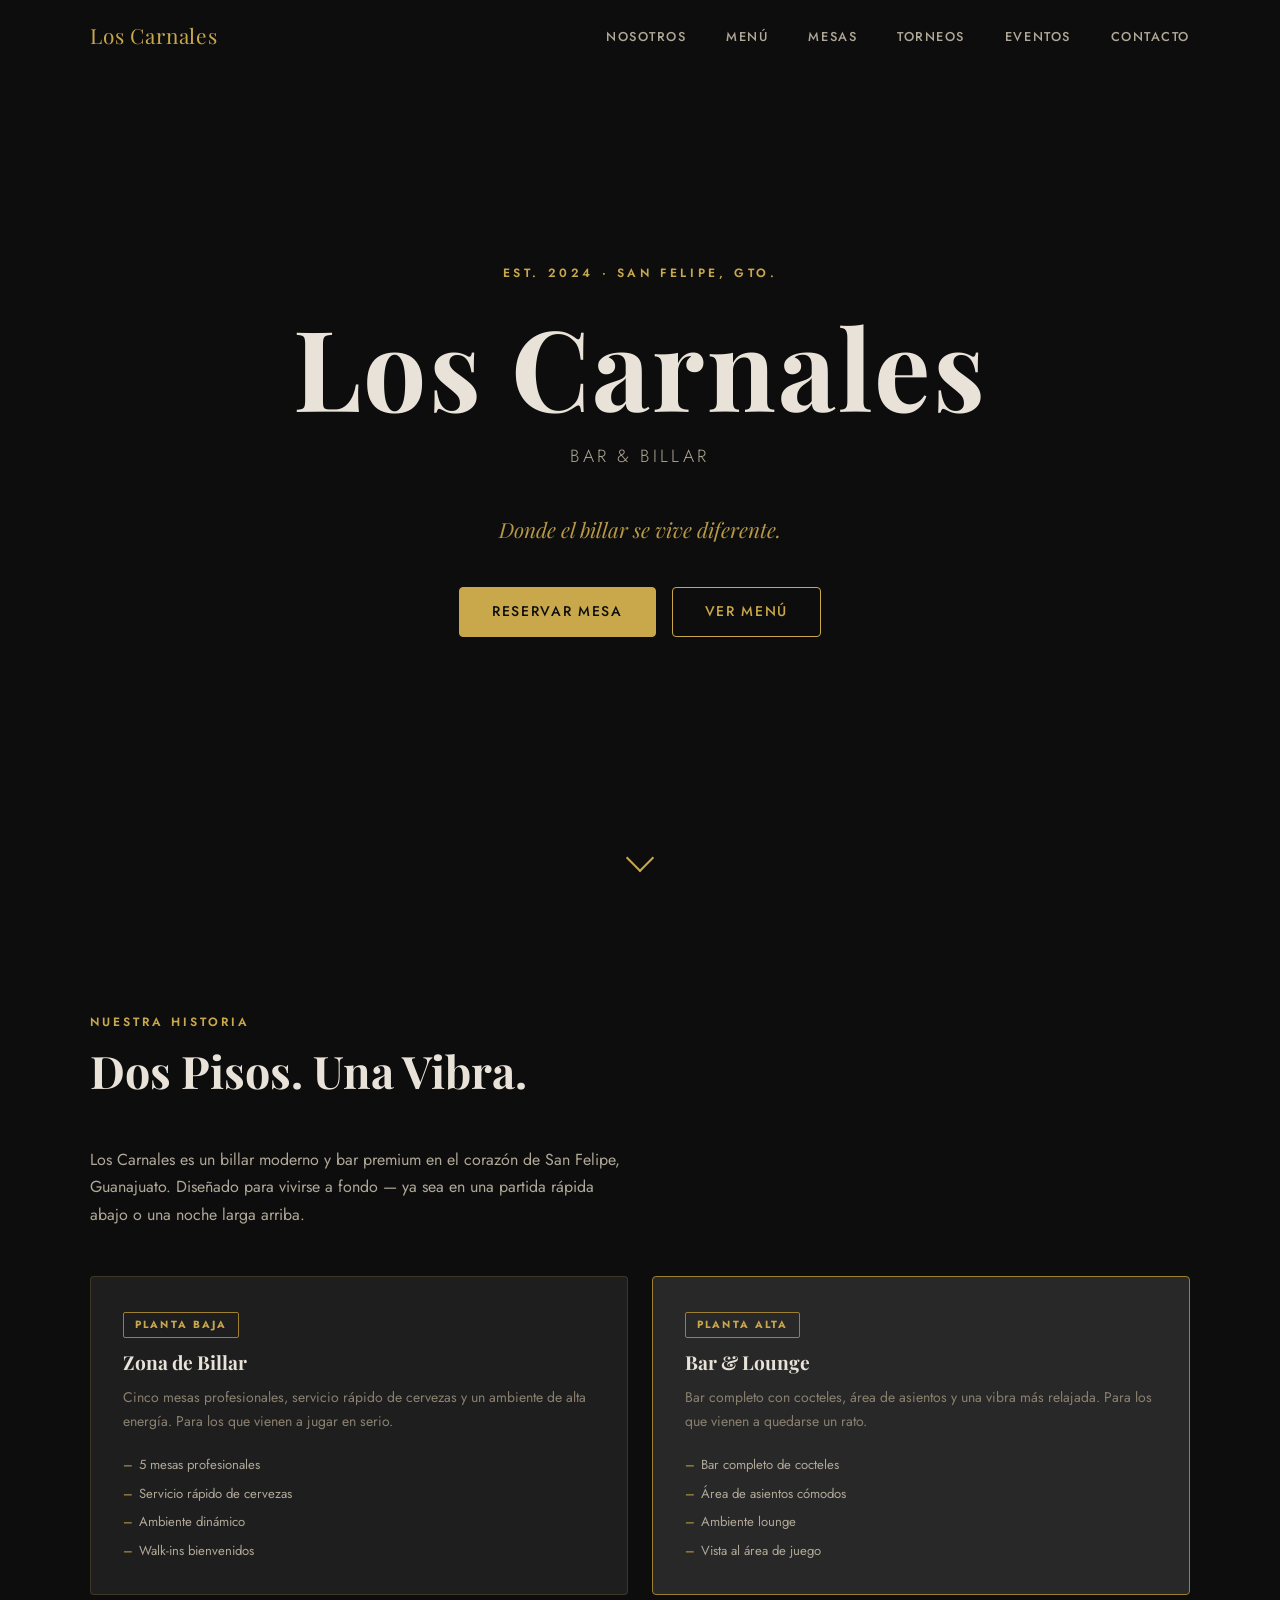
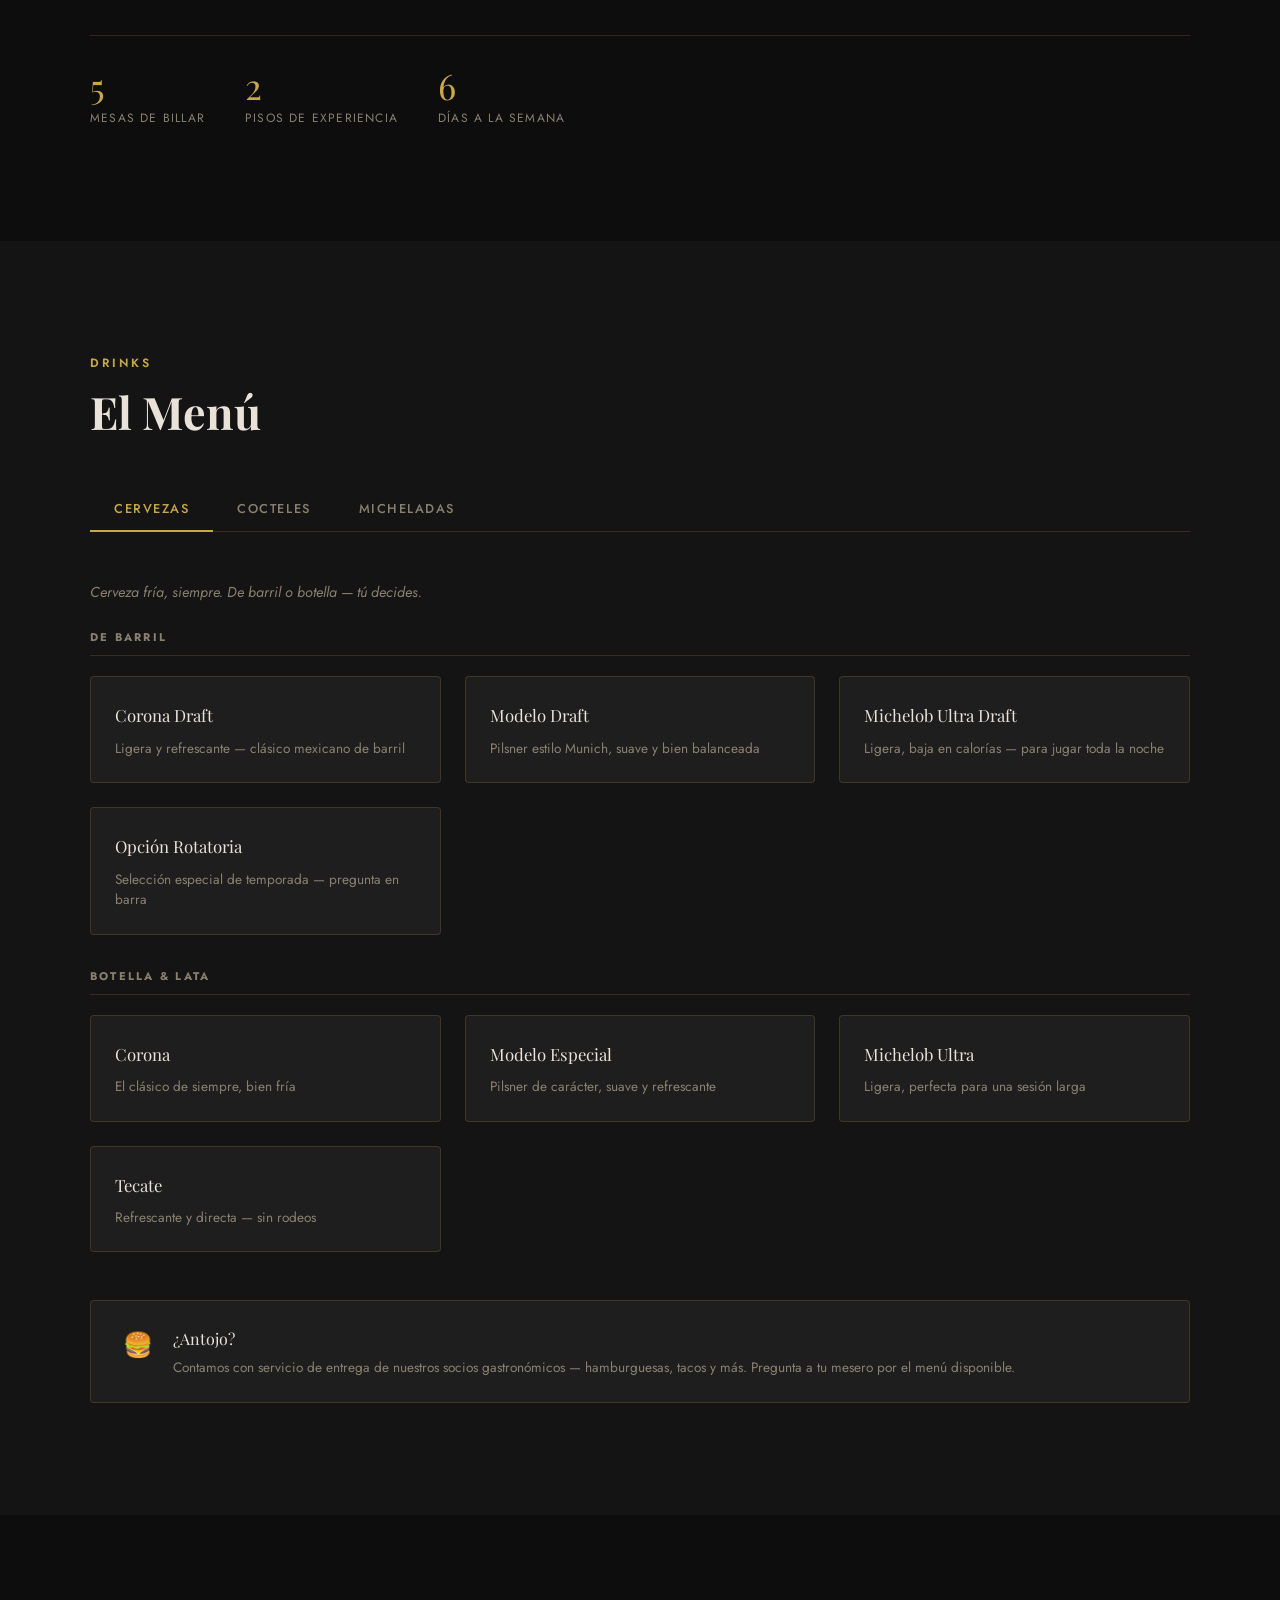
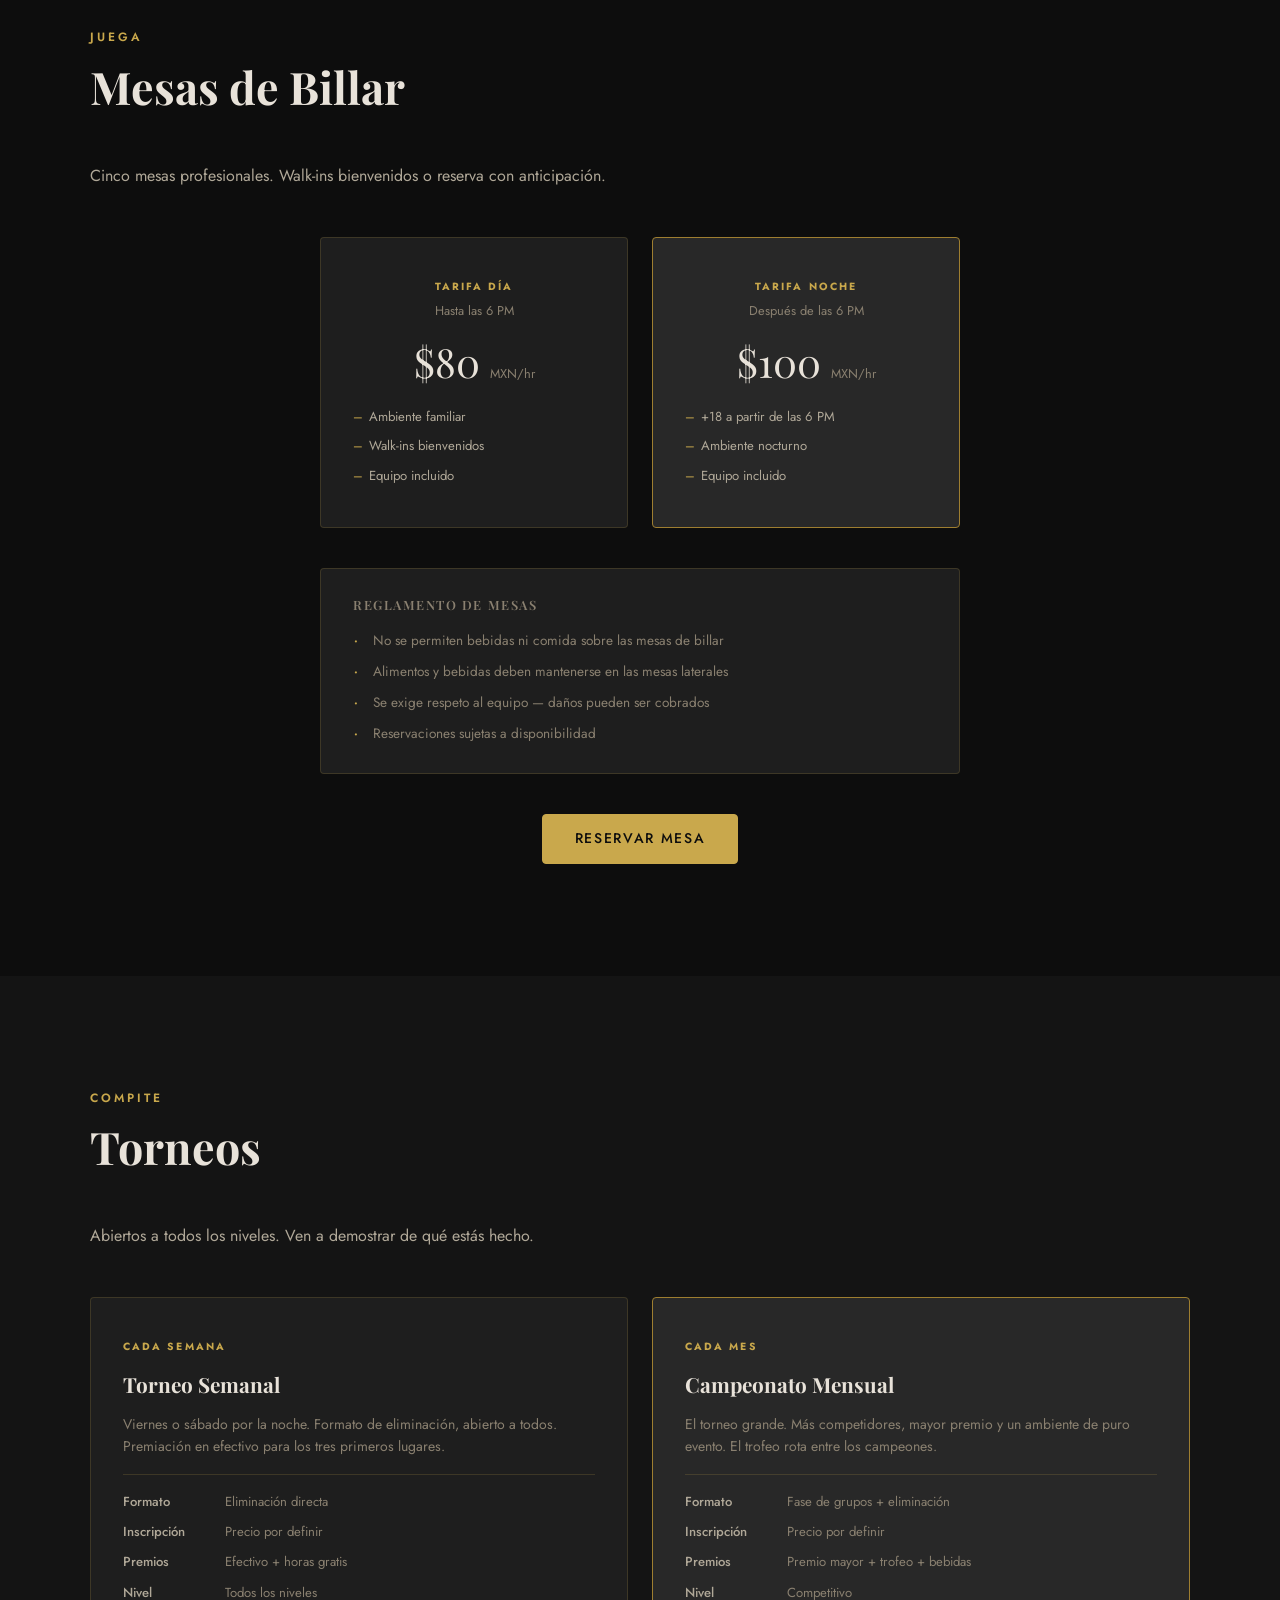
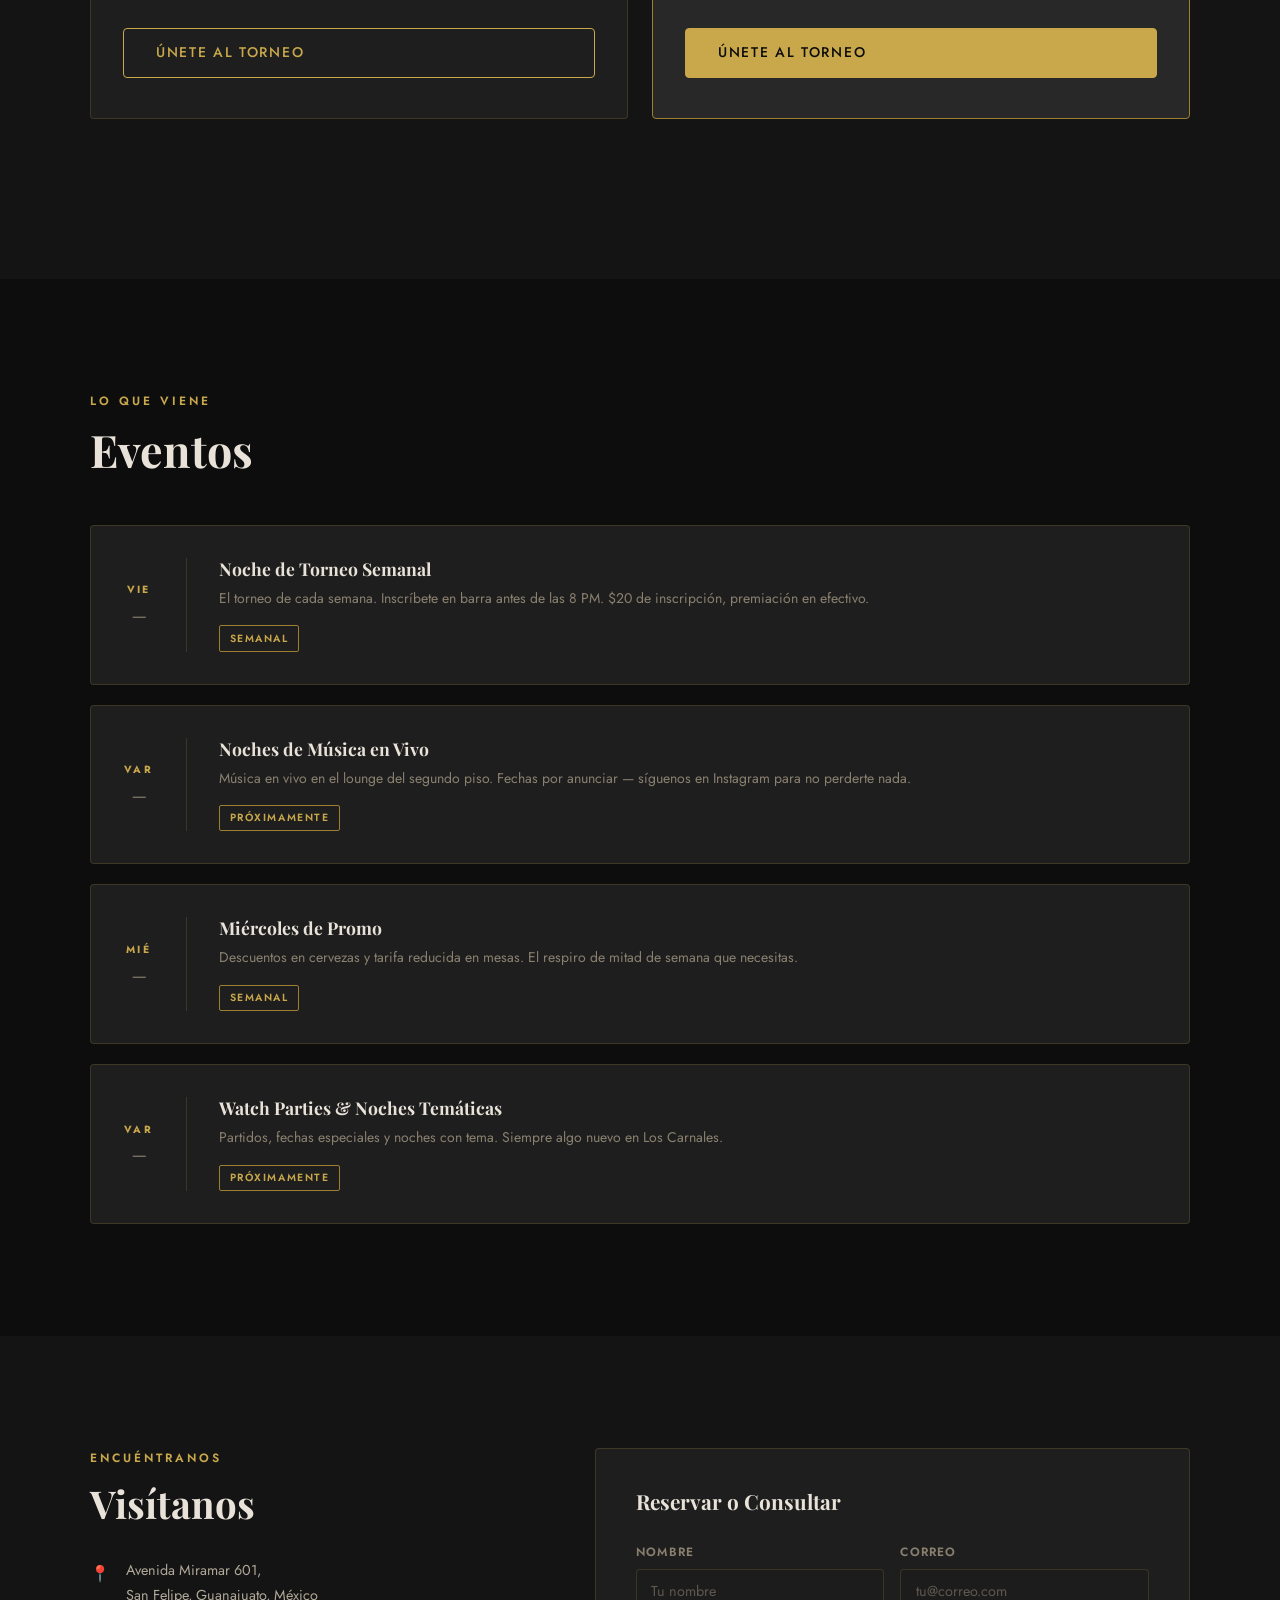
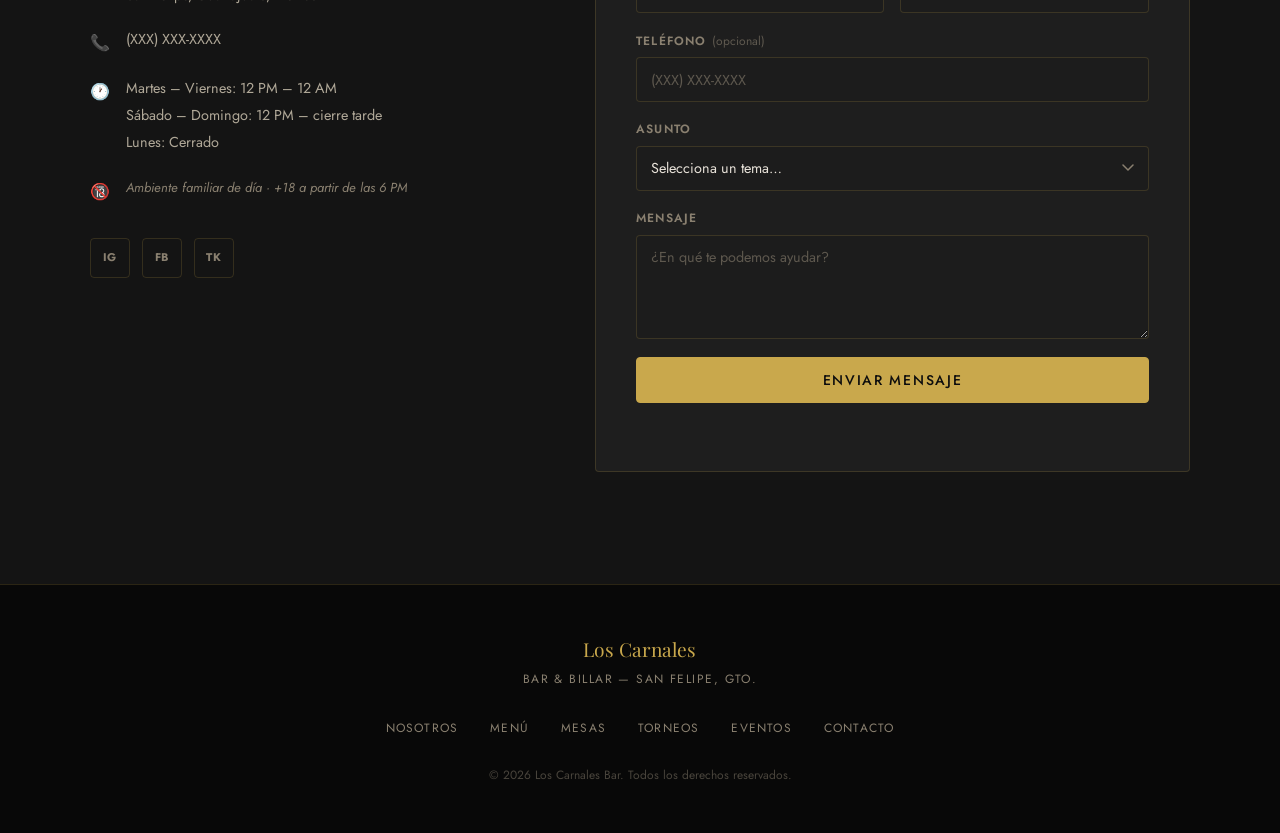
==== index.html @ 4453035e "Add real social links, remove drink prices - Facebook: facebook.com/share/1CbTfjapdk - TikTok: @los." ====
<!DOCTYPE html>
<html lang="es">
<head>
  <meta charset="UTF-8" />
  <meta name="viewport" content="width=device-width, initial-scale=1.0" />
  <title>Los Carnales Bar — Billar &amp; Bar, San Felipe Gto.</title>
  <meta name="description" content="Los Carnales Bar — Billar profesional y bar en San Felipe, Guanajuato. Donde el billar se vive diferente." />
  <link rel="preconnect" href="https://fonts.googleapis.com" />
  <link rel="preconnect" href="https://fonts.gstatic.com" crossorigin />
  <link href="https://fonts.googleapis.com/css2?family=Playfair+Display:ital,wght@0,400;0,600;0,700;1,400;1,600&family=Jost:wght@300;400;500;600&display=swap" rel="stylesheet" />
  <link rel="stylesheet" href="styles.css" />
</head>
<body>

  <!-- NAV -->
  <nav id="navbar">
    <div class="nav-inner">
      <a href="#hero" class="nav-logo">Los Carnales</a>
      <button class="nav-toggle" aria-label="Abrir menú" aria-expanded="false">
        <span></span><span></span><span></span>
      </button>
      <ul class="nav-links">
        <li><a href="#nosotros">Nosotros</a></li>
        <li><a href="#menu">Menú</a></li>
        <li><a href="#mesas">Mesas</a></li>
        <li><a href="#torneos">Torneos</a></li>
        <li><a href="#eventos">Eventos</a></li>
        <li><a href="#contacto">Contacto</a></li>
      </ul>
    </div>
  </nav>

  <!-- HERO -->
  <section id="hero">
    <div class="hero-overlay"></div>
    <div class="hero-content">
      <p class="hero-eyebrow">Est. 2024 &middot; San Felipe, Gto.</p>
      <h1>Los Carnales</h1>
      <p class="hero-sub">Bar &amp; Billar</p>
      <p class="hero-tagline">Donde el billar se vive diferente.</p>
      <div class="hero-cta">
        <a href="#mesas" class="btn btn-primary">Reservar Mesa</a>
        <a href="#menu" class="btn btn-outline">Ver Menú</a>
      </div>
    </div>
    <a href="#nosotros" class="scroll-down" aria-label="Bajar">
      <span class="scroll-arrow"></span>
    </a>
  </section>

  <!-- NOSOTROS -->
  <section id="nosotros" class="section">
    <div class="container">
      <span class="section-label">Nuestra Historia</span>
      <h2>Dos Pisos. Una Vibra.</h2>
      <p class="section-intro">Los Carnales es un billar moderno y bar premium en el corazón de San Felipe, Guanajuato. Diseñado para vivirse a fondo — ya sea en una partida rápida abajo o una noche larga arriba.</p>

      <div class="levels-grid">
        <div class="level-card">
          <span class="level-tag">Planta Baja</span>
          <h3>Zona de Billar</h3>
          <p>Cinco mesas profesionales, servicio rápido de cervezas y un ambiente de alta energía. Para los que vienen a jugar en serio.</p>
          <ul class="level-features">
            <li>5 mesas profesionales</li>
            <li>Servicio rápido de cervezas</li>
            <li>Ambiente dinámico</li>
            <li>Walk-ins bienvenidos</li>
          </ul>
        </div>
        <div class="level-card level-card-bar">
          <span class="level-tag">Planta Alta</span>
          <h3>Bar &amp; Lounge</h3>
          <p>Bar completo con cocteles, área de asientos y una vibra más relajada. Para los que vienen a quedarse un rato.</p>
          <ul class="level-features">
            <li>Bar completo de cocteles</li>
            <li>Área de asientos cómodos</li>
            <li>Ambiente lounge</li>
            <li>Vista al área de juego</li>
          </ul>
        </div>
      </div>

      <div class="about-stats">
        <div class="stat">
          <span class="stat-num">5</span>
          <span class="stat-label">Mesas de Billar</span>
        </div>
        <div class="stat">
          <span class="stat-num">2</span>
          <span class="stat-label">Pisos de Experiencia</span>
        </div>
        <div class="stat">
          <span class="stat-num">6</span>
          <span class="stat-label">Días a la Semana</span>
        </div>
      </div>
    </div>
  </section>

  <!-- MENÚ -->
  <section id="menu" class="section section-dark">
    <div class="container">
      <span class="section-label">Drinks</span>
      <h2>El Menú</h2>
      <div class="tab-bar">
        <button class="tab-btn active" data-tab="cervezas">Cervezas</button>
        <button class="tab-btn" data-tab="cocteles">Cocteles</button>
        <button class="tab-btn" data-tab="micheladas">Micheladas</button>
      </div>

      <!-- CERVEZAS -->
      <div class="tab-panel active" id="tab-cervezas">
        <p class="tab-intro">Cerveza fría, siempre. De barril o botella — tú decides.</p>
        <div class="menu-group-label">De Barril</div>
        <div class="menu-grid">
          <div class="menu-item">
            <div class="menu-item-header">
              <span class="menu-item-name">Corona Draft</span>
            </div>
            <p class="menu-item-desc">Ligera y refrescante — clásico mexicano de barril</p>
          </div>
          <div class="menu-item">
            <div class="menu-item-header">
              <span class="menu-item-name">Modelo Draft</span>
            </div>
            <p class="menu-item-desc">Pilsner estilo Munich, suave y bien balanceada</p>
          </div>
          <div class="menu-item">
            <div class="menu-item-header">
              <span class="menu-item-name">Michelob Ultra Draft</span>
            </div>
            <p class="menu-item-desc">Ligera, baja en calorías — para jugar toda la noche</p>
          </div>
          <div class="menu-item">
            <div class="menu-item-header">
              <span class="menu-item-name">Opción Rotatoria</span>
            </div>
            <p class="menu-item-desc">Selección especial de temporada — pregunta en barra</p>
          </div>
        </div>
        <div class="menu-group-label" style="margin-top:2rem;">Botella &amp; Lata</div>
        <div class="menu-grid">
          <div class="menu-item">
            <div class="menu-item-header">
              <span class="menu-item-name">Corona</span>
            </div>
            <p class="menu-item-desc">El clásico de siempre, bien fría</p>
          </div>
          <div class="menu-item">
            <div class="menu-item-header">
              <span class="menu-item-name">Modelo Especial</span>
            </div>
            <p class="menu-item-desc">Pilsner de carácter, suave y refrescante</p>
          </div>
          <div class="menu-item">
            <div class="menu-item-header">
              <span class="menu-item-name">Michelob Ultra</span>
            </div>
            <p class="menu-item-desc">Ligera, perfecta para una sesión larga</p>
          </div>
          <div class="menu-item">
            <div class="menu-item-header">
              <span class="menu-item-name">Tecate</span>
            </div>
            <p class="menu-item-desc">Refrescante y directa — sin rodeos</p>
          </div>
        </div>
      </div>

      <!-- COCTELES -->
      <div class="tab-panel" id="tab-cocteles">
        <p class="tab-intro">Clásicos bien hechos y los especiales de la casa.</p>
        <div class="menu-group-label">Clásicos</div>
        <div class="menu-grid">
          <div class="menu-item">
            <div class="menu-item-header">
              <span class="menu-item-name">Margarita Clásica</span>
            </div>
            <p class="menu-item-desc">Tequila, triple sec, limón fresco, sal</p>
          </div>
          <div class="menu-item">
            <div class="menu-item-header">
              <span class="menu-item-name">Paloma</span>
            </div>
            <p class="menu-item-desc">Tequila, toronja, limón, sal de mar</p>
          </div>
          <div class="menu-item">
            <div class="menu-item-header">
              <span class="menu-item-name">Ranch Water</span>
            </div>
            <p class="menu-item-desc">Tequila blanco, Topo Chico, limón</p>
          </div>
          <div class="menu-item">
            <div class="menu-item-header">
              <span class="menu-item-name">Whiskey &amp; Coke</span>
            </div>
            <p class="menu-item-desc">Whiskey de calidad, Coca-Cola, hielo</p>
          </div>
          <div class="menu-item">
            <div class="menu-item-header">
              <span class="menu-item-name">Vodka Tónica</span>
            </div>
            <p class="menu-item-desc">Vodka, agua tónica, limón, hielo</p>
          </div>
        </div>
        <div class="menu-group-label" style="margin-top:2rem;">Carnales Specials</div>
        <div class="menu-grid">
          <div class="menu-item menu-item-special">
            <div class="menu-item-header">
              <span class="menu-item-name">La Carnalita</span>
            </div>
            <p class="menu-item-desc">Coctel especial de la casa — pregunta al bartender por los ingredientes del día</p>
          </div>
          <div class="menu-item menu-item-special">
            <div class="menu-item-header">
              <span class="menu-item-name">La Miche Carnales</span>
            </div>
            <p class="menu-item-desc">Nuestra versión premium de la michelada — versión coctel con toque secreto</p>
          </div>
          <div class="menu-item menu-item-special">
            <div class="menu-item-header">
              <span class="menu-item-name">Margarita de la Casa</span>
            </div>
            <p class="menu-item-desc">La margarita que nos define — receta propia, sabor único</p>
          </div>
        </div>
      </div>

      <!-- MICHELADAS -->
      <div class="tab-panel" id="tab-micheladas">
        <p class="tab-intro">Hechas a mano. Bien sazonadas. Como debe ser.</p>
        <div class="menu-grid">
          <div class="menu-item">
            <div class="menu-item-header">
              <span class="menu-item-name">Michelada Tradicional</span>
            </div>
            <p class="menu-item-desc">Cerveza, limón, sal, clamato, salsa Maggi — el clásico de toda la vida</p>
          </div>
          <div class="menu-item">
            <div class="menu-item-header">
              <span class="menu-item-name">Michelada Picante</span>
            </div>
            <p class="menu-item-desc">Todo lo clásico más salsa valentina, chamoy y chile piquín en el borde</p>
          </div>
          <div class="menu-item menu-item-special">
            <div class="menu-item-header">
              <span class="menu-item-name">Especial Carnales</span>
            </div>
            <p class="menu-item-desc">Nuestra michelada premium — receta propia, ingredientes secretos, nivel diferente</p>
          </div>
        </div>
      </div>

      <!-- FOOD CALLOUT -->
      <div class="food-callout">
        <span class="food-callout-icon">🍔</span>
        <div>
          <p class="food-callout-title">¿Antojo?</p>
          <p class="food-callout-text">Contamos con servicio de entrega de nuestros socios gastronómicos — hamburguesas, tacos y más. Pregunta a tu mesero por el menú disponible.</p>
        </div>
      </div>

    </div>
  </section>

  <!-- MESAS -->
  <section id="mesas" class="section">
    <div class="container">
      <span class="section-label">Juega</span>
      <h2>Mesas de Billar</h2>
      <p class="section-intro">Cinco mesas profesionales. Walk-ins bienvenidos o reserva con anticipación.</p>

      <div class="pricing-grid">
        <div class="pricing-card">
          <div class="pricing-label">Tarifa Día</div>
          <div class="pricing-time">Hasta las 6 PM</div>
          <div class="pricing-amount">$80 <span>MXN/hr</span></div>
          <ul class="pricing-features">
            <li>Ambiente familiar</li>
            <li>Walk-ins bienvenidos</li>
            <li>Equipo incluido</li>
          </ul>
        </div>
        <div class="pricing-card pricing-card-featured">
          <div class="pricing-label">Tarifa Noche</div>
          <div class="pricing-time">Después de las 6 PM</div>
          <div class="pricing-amount">$100 <span>MXN/hr</span></div>
          <ul class="pricing-features">
            <li>+18 a partir de las 6 PM</li>
            <li>Ambiente nocturno</li>
            <li>Equipo incluido</li>
          </ul>
        </div>
      </div>

      <div class="rules-box">
        <h4>Reglamento de Mesas</h4>
        <ul class="rules-list">
          <li>No se permiten bebidas ni comida sobre las mesas de billar</li>
          <li>Alimentos y bebidas deben mantenerse en las mesas laterales</li>
          <li>Se exige respeto al equipo — daños pueden ser cobrados</li>
          <li>Reservaciones sujetas a disponibilidad</li>
        </ul>
      </div>

      <div class="tables-cta">
        <a href="#contacto" class="btn btn-primary">Reservar Mesa</a>
      </div>
    </div>
  </section>

  <!-- TORNEOS -->
  <section id="torneos" class="section section-dark">
    <div class="container">
      <span class="section-label">Compite</span>
      <h2>Torneos</h2>
      <p class="section-intro">Abiertos a todos los niveles. Ven a demostrar de qué estás hecho.</p>

      <div class="tournament-grid">
        <div class="tournament-card">
          <div class="tournament-freq">Cada semana</div>
          <h3>Torneo Semanal</h3>
          <p>Viernes o sábado por la noche. Formato de eliminación, abierto a todos. Premiación en efectivo para los tres primeros lugares.</p>
          <ul class="tournament-details">
            <li><span>Formato</span>Eliminación directa</li>
            <li><span>Inscripción</span>Precio por definir</li>
            <li><span>Premios</span>Efectivo + horas gratis</li>
            <li><span>Nivel</span>Todos los niveles</li>
          </ul>
          <a href="#contacto" class="btn btn-outline">Únete al torneo</a>
        </div>
        <div class="tournament-card tournament-card-featured">
          <div class="tournament-freq">Cada mes</div>
          <h3>Campeonato Mensual</h3>
          <p>El torneo grande. Más competidores, mayor premio y un ambiente de puro evento. El trofeo rota entre los campeones.</p>
          <ul class="tournament-details">
            <li><span>Formato</span>Fase de grupos + eliminación</li>
            <li><span>Inscripción</span>Precio por definir</li>
            <li><span>Premios</span>Premio mayor + trofeo + bebidas</li>
            <li><span>Nivel</span>Competitivo</li>
          </ul>
          <a href="#contacto" class="btn btn-primary">Únete al torneo</a>
        </div>
      </div>
    </div>
  </section>

  <!-- EVENTOS -->
  <section id="eventos" class="section">
    <div class="container">
      <span class="section-label">Lo que viene</span>
      <h2>Eventos</h2>
      <div class="events-list">
        <div class="event-card">
          <div class="event-date">
            <span class="event-day">VIE</span>
            <span class="event-num">–</span>
          </div>
          <div class="event-info">
            <h3>Noche de Torneo Semanal</h3>
            <p>El torneo de cada semana. Inscríbete en barra antes de las 8 PM. $20 de inscripción, premiación en efectivo.</p>
            <span class="event-tag">Semanal</span>
          </div>
        </div>
        <div class="event-card">
          <div class="event-date">
            <span class="event-day">VAR</span>
            <span class="event-num">–</span>
          </div>
          <div class="event-info">
            <h3>Noches de Música en Vivo</h3>
            <p>Música en vivo en el lounge del segundo piso. Fechas por anunciar — síguenos en Instagram para no perderte nada.</p>
            <span class="event-tag">Próximamente</span>
          </div>
        </div>
        <div class="event-card">
          <div class="event-date">
            <span class="event-day">MIÉ</span>
            <span class="event-num">–</span>
          </div>
          <div class="event-info">
            <h3>Miércoles de Promo</h3>
            <p>Descuentos en cervezas y tarifa reducida en mesas. El respiro de mitad de semana que necesitas.</p>
            <span class="event-tag">Semanal</span>
          </div>
        </div>
        <div class="event-card">
          <div class="event-date">
            <span class="event-day">VAR</span>
            <span class="event-num">–</span>
          </div>
          <div class="event-info">
            <h3>Watch Parties &amp; Noches Temáticas</h3>
            <p>Partidos, fechas especiales y noches con tema. Siempre algo nuevo en Los Carnales.</p>
            <span class="event-tag">Próximamente</span>
          </div>
        </div>
      </div>
    </div>
  </section>

  <!-- CONTACTO -->
  <section id="contacto" class="section section-dark">
    <div class="container contact-grid">
      <div class="contact-info">
        <span class="section-label">Encuéntranos</span>
        <h2>Visítanos</h2>
        <ul class="contact-details">
          <li>
            <span class="contact-icon">📍</span>
            <span>Avenida Miramar 601,<br>San Felipe, Guanajuato, México</span>
          </li>
          <li>
            <span class="contact-icon">📞</span>
            <span><a href="tel:+">(XXX) XXX-XXXX</a></span>
          </li>
          <li>
            <span class="contact-icon">🕐</span>
            <div class="hours">
              <p>Martes – Viernes: 12 PM – 12 AM</p>
              <p>Sábado – Domingo: 12 PM – cierre tarde</p>
              <p>Lunes: Cerrado</p>
            </div>
          </li>
          <li>
            <span class="contact-icon">🔞</span>
            <span class="age-note">Ambiente familiar de día &middot; +18 a partir de las 6 PM</span>
          </li>
        </ul>
        <div class="social-links">
          <a href="https://www.instagram.com/loscarnalesbar" target="_blank" rel="noopener" class="social-link" aria-label="Instagram">IG</a>
          <a href="https://www.facebook.com/share/1CbTfjapdk/?mibextid=wwXIfr" target="_blank" rel="noopener" class="social-link" aria-label="Facebook">FB</a>
          <a href="https://www.tiktok.com/@los.carnales.bar" target="_blank" rel="noopener" class="social-link" aria-label="TikTok">TK</a>
        </div>
      </div>
      <div class="contact-form-wrap">
        <h3>Reservar o Consultar</h3>
        <form id="contact-form" novalidate>
          <div class="form-row">
            <div class="form-group">
              <label for="name">Nombre</label>
              <input type="text" id="name" name="name" placeholder="Tu nombre" required />
            </div>
            <div class="form-group">
              <label for="email">Correo</label>
              <input type="email" id="email" name="email" placeholder="tu@correo.com" required />
            </div>
          </div>
          <div class="form-group">
            <label for="phone">Teléfono <span class="optional">(opcional)</span></label>
            <input type="tel" id="phone" name="phone" placeholder="(XXX) XXX-XXXX" />
          </div>
          <div class="form-group">
            <label for="subject">Asunto</label>
            <select id="subject" name="subject">
              <option value="">Selecciona un tema…</option>
              <option value="reservacion">Reservar Mesa</option>
              <option value="torneo">Info de Torneos</option>
              <option value="evento">Evento Privado</option>
              <option value="otro">Otro</option>
            </select>
          </div>
          <div class="form-group">
            <label for="message">Mensaje</label>
            <textarea id="message" name="message" rows="4" placeholder="¿En qué te podemos ayudar?" required></textarea>
          </div>
          <button type="submit" class="btn btn-primary btn-full">Enviar Mensaje</button>
          <p class="form-status" id="form-status" aria-live="polite"></p>
        </form>
      </div>
    </div>
  </section>

  <!-- FOOTER -->
  <footer id="footer">
    <div class="container footer-inner">
      <div class="footer-brand">
        <p class="footer-logo">Los Carnales</p>
        <p class="footer-tagline">Bar &amp; Billar — San Felipe, Gto.</p>
      </div>
      <ul class="footer-nav">
        <li><a href="#nosotros">Nosotros</a></li>
        <li><a href="#menu">Menú</a></li>
        <li><a href="#mesas">Mesas</a></li>
        <li><a href="#torneos">Torneos</a></li>
        <li><a href="#eventos">Eventos</a></li>
        <li><a href="#contacto">Contacto</a></li>
      </ul>
      <p class="footer-copy">&copy; <span id="year"></span> Los Carnales Bar. Todos los derechos reservados.</p>
    </div>
  </footer>

  <script src="main.js"></script>
</body>
</html>
---- styles.css ----
/* =============================================
   LOS CARNALES — Stylesheet
   Dark / moody theme · Gold #c9a84c accents
   ============================================= */

*, *::before, *::after {
  box-sizing: border-box;
  margin: 0;
  padding: 0;
}

:root {
  --gold: #c9a84c;
  --gold-light: #e0c37a;
  --gold-dark: #9e7e30;
  --bg: #0d0d0d;
  --bg-2: #141414;
  --bg-3: #1c1c1c;
  --surface: #1e1e1e;
  --surface-2: #282828;
  --border: rgba(201, 168, 76, 0.18);
  --text: #e8e2d9;
  --text-muted: #8a8070;
  --text-dim: #b0a898;
  --nav-h: 72px;
  --radius: 4px;
  --transition: 0.3s ease;
}

html {
  scroll-behavior: smooth;
  font-size: 16px;
}

body {
  background: var(--bg);
  color: var(--text);
  font-family: 'Jost', sans-serif;
  font-weight: 400;
  line-height: 1.7;
  -webkit-font-smoothing: antialiased;
}

h1, h2, h3, h4 {
  font-family: 'Playfair Display', serif;
  line-height: 1.2;
  color: var(--text);
}

a {
  color: var(--gold);
  text-decoration: none;
  transition: color var(--transition);
}

a:hover { color: var(--gold-light); }

img { display: block; max-width: 100%; }

ul { list-style: none; }

.container {
  width: 90%;
  max-width: 1100px;
  margin: 0 auto;
}

/* ── BUTTONS ─────────────────────────────── */

.btn {
  display: inline-block;
  padding: 0.75rem 2rem;
  font-family: 'Jost', sans-serif;
  font-weight: 500;
  font-size: 0.875rem;
  letter-spacing: 0.12em;
  text-transform: uppercase;
  border-radius: var(--radius);
  cursor: pointer;
  transition: background var(--transition), color var(--transition), border-color var(--transition), transform 0.15s ease;
  border: 1px solid transparent;
}

.btn:hover { transform: translateY(-2px); }
.btn:active { transform: translateY(0); }

.btn-primary {
  background: var(--gold);
  color: #0d0d0d;
  border-color: var(--gold);
}

.btn-primary:hover {
  background: var(--gold-light);
  border-color: var(--gold-light);
  color: #0d0d0d;
}

.btn-outline {
  background: transparent;
  color: var(--gold);
  border-color: var(--gold);
}

.btn-outline:hover {
  background: var(--gold);
  color: #0d0d0d;
}

.btn-full { width: 100%; text-align: center; }

/* ── SECTIONS ────────────────────────────── */

.section {
  padding: 7rem 0;
}

.section-dark {
  background: var(--bg-2);
}

.section-label {
  display: block;
  font-family: 'Jost', sans-serif;
  font-size: 0.75rem;
  font-weight: 600;
  letter-spacing: 0.25em;
  text-transform: uppercase;
  color: var(--gold);
  margin-bottom: 0.75rem;
}

.section > .container > h2,
.section-dark > .container > h2 {
  font-size: clamp(2rem, 4vw, 2.8rem);
  margin-bottom: 3rem;
}

.section-intro {
  color: var(--text-dim);
  max-width: 540px;
  margin-bottom: 3rem;
}

/* ── NAV ─────────────────────────────────── */

#navbar {
  position: fixed;
  top: 0;
  left: 0;
  width: 100%;
  z-index: 100;
  height: var(--nav-h);
  transition: background var(--transition), box-shadow var(--transition);
}

#navbar.scrolled {
  background: rgba(13, 13, 13, 0.96);
  backdrop-filter: blur(10px);
  box-shadow: 0 1px 0 var(--border);
}

.nav-inner {
  display: flex;
  align-items: center;
  justify-content: space-between;
  height: 100%;
  width: 90%;
  max-width: 1100px;
  margin: 0 auto;
}

.nav-logo {
  font-family: 'Playfair Display', serif;
  font-size: 1.3rem;
  color: var(--gold);
  letter-spacing: 0.04em;
}

.nav-logo:hover { color: var(--gold-light); }

.nav-links {
  display: flex;
  gap: 2.5rem;
}

.nav-links a {
  font-size: 0.8rem;
  font-weight: 500;
  letter-spacing: 0.12em;
  text-transform: uppercase;
  color: var(--text-dim);
  transition: color var(--transition);
}

.nav-links a:hover { color: var(--gold); }

.nav-toggle {
  display: none;
  flex-direction: column;
  justify-content: center;
  gap: 5px;
  background: none;
  border: none;
  cursor: pointer;
  padding: 4px;
}

.nav-toggle span {
  display: block;
  width: 24px;
  height: 2px;
  background: var(--text-dim);
  transition: transform var(--transition), opacity var(--transition);
}

.nav-toggle.open span:nth-child(1) { transform: translateY(7px) rotate(45deg); }
.nav-toggle.open span:nth-child(2) { opacity: 0; }
.nav-toggle.open span:nth-child(3) { transform: translateY(-7px) rotate(-45deg); }

/* ── HERO ─────────────────────────────────── */

#hero {
  position: relative;
  height: 100vh;
  min-height: 600px;
  display: flex;
  align-items: center;
  justify-content: center;
  text-align: center;
  background: url('https://images.unsplash.com/photo-1611267254323-4db7b39c732c?w=1800&q=80') center/cover no-repeat;
  overflow: hidden;
}

.hero-overlay {
  position: absolute;
  inset: 0;
  background: linear-gradient(to bottom, rgba(13,13,13,0.55) 0%, rgba(13,13,13,0.75) 60%, rgba(13,13,13,0.95) 100%);
}

.hero-content {
  position: relative;
  z-index: 1;
  padding: 0 1rem;
}

.hero-eyebrow {
  font-size: 0.75rem;
  font-weight: 600;
  letter-spacing: 0.3em;
  text-transform: uppercase;
  color: var(--gold);
  margin-bottom: 1rem;
}

.hero-content h1 {
  font-size: clamp(3rem, 10vw, 7rem);
  font-weight: 700;
  color: var(--text);
  letter-spacing: 0.02em;
  margin-bottom: 0.5rem;
}

.hero-sub {
  font-size: clamp(0.9rem, 2vw, 1.1rem);
  font-weight: 300;
  letter-spacing: 0.18em;
  text-transform: uppercase;
  color: var(--text-dim);
  margin-bottom: 2.5rem;
}

.hero-cta {
  display: flex;
  gap: 1rem;
  justify-content: center;
  flex-wrap: wrap;
}

.scroll-down {
  position: absolute;
  bottom: 2rem;
  left: 50%;
  transform: translateX(-50%);
  z-index: 1;
}

.scroll-arrow {
  display: block;
  width: 20px;
  height: 20px;
  border-right: 2px solid var(--gold);
  border-bottom: 2px solid var(--gold);
  transform: rotate(45deg);
  animation: bounce 1.8s infinite;
}

@keyframes bounce {
  0%, 100% { transform: rotate(45deg) translateY(0); opacity: 1; }
  50% { transform: rotate(45deg) translateY(6px); opacity: 0.5; }
}

/* ── ABOUT ───────────────────────────────── */

.about-grid {
  display: grid;
  grid-template-columns: 1fr 1fr;
  gap: 5rem;
  align-items: center;
}

.about-img-placeholder {
  width: 100%;
  aspect-ratio: 4/5;
  background: var(--surface);
  border: 1px solid var(--border);
  border-radius: var(--radius);
  position: relative;
  overflow: hidden;
}

.about-img-placeholder::after {
  content: 'Photo';
  position: absolute;
  inset: 0;
  display: flex;
  align-items: center;
  justify-content: center;
  font-size: 0.75rem;
  letter-spacing: 0.1em;
  text-transform: uppercase;
  color: var(--text-muted);
}

.about-text h2 {
  font-size: clamp(1.8rem, 3vw, 2.4rem);
  margin-bottom: 1.25rem;
}

.about-text p {
  color: var(--text-dim);
  margin-bottom: 1rem;
}

.about-stats {
  display: flex;
  gap: 2.5rem;
  margin-top: 2.5rem;
  padding-top: 2rem;
  border-top: 1px solid var(--border);
}

.stat-num {
  display: block;
  font-family: 'Playfair Display', serif;
  font-size: 2.2rem;
  color: var(--gold);
  line-height: 1;
}

.stat-label {
  display: block;
  font-size: 0.75rem;
  letter-spacing: 0.1em;
  text-transform: uppercase;
  color: var(--text-muted);
  margin-top: 0.3rem;
}

/* ── MENU TABS ───────────────────────────── */

.tab-bar {
  display: flex;
  gap: 0;
  border-bottom: 1px solid var(--border);
  margin-bottom: 3rem;
}

.tab-btn {
  background: none;
  border: none;
  border-bottom: 2px solid transparent;
  margin-bottom: -1px;
  padding: 0.75rem 1.5rem;
  font-family: 'Jost', sans-serif;
  font-size: 0.8rem;
  font-weight: 500;
  letter-spacing: 0.12em;
  text-transform: uppercase;
  color: var(--text-muted);
  cursor: pointer;
  transition: color var(--transition), border-color var(--transition);
}

.tab-btn:hover { color: var(--text-dim); }

.tab-btn.active {
  color: var(--gold);
  border-bottom-color: var(--gold);
}

.tab-panel { display: none; }
.tab-panel.active { display: block; }

.menu-grid {
  display: grid;
  grid-template-columns: repeat(auto-fill, minmax(300px, 1fr));
  gap: 1.5rem;
}

.menu-item {
  background: var(--surface);
  border: 1px solid var(--border);
  border-radius: var(--radius);
  padding: 1.5rem;
  transition: border-color var(--transition), background var(--transition);
}

.menu-item:hover {
  border-color: var(--gold-dark);
  background: var(--surface-2);
}

.menu-item-header {
  display: flex;
  justify-content: space-between;
  align-items: baseline;
  margin-bottom: 0.5rem;
}

.menu-item-name {
  font-family: 'Playfair Display', serif;
  font-size: 1.05rem;
  color: var(--text);
}

.menu-item-price {
  font-size: 0.9rem;
  font-weight: 600;
  color: var(--gold);
  white-space: nowrap;
  margin-left: 1rem;
}

.menu-item-desc {
  font-size: 0.85rem;
  color: var(--text-muted);
  line-height: 1.5;
}

/* ── TABLES ──────────────────────────────── */

.tables-grid {
  display: grid;
  grid-template-columns: repeat(3, 1fr);
  gap: 1.5rem;
  margin-bottom: 3rem;
}

.table-card {
  background: var(--surface);
  border: 1px solid var(--border);
  border-radius: var(--radius);
  padding: 2.5rem 2rem;
  text-align: center;
  transition: border-color var(--transition);
}

.table-card:hover { border-color: var(--gold-dark); }

.table-card-featured {
  border-color: var(--gold-dark);
  background: var(--surface-2);
  position: relative;
}

.table-card-featured::before {
  content: 'Most Popular';
  position: absolute;
  top: -1px;
  left: 50%;
  transform: translateX(-50%);
  background: var(--gold);
  color: #0d0d0d;
  font-size: 0.65rem;
  font-weight: 700;
  letter-spacing: 0.15em;
  text-transform: uppercase;
  padding: 0.25rem 0.85rem;
  border-radius: 0 0 var(--radius) var(--radius);
}

.table-icon {
  font-size: 2rem;
  color: var(--gold);
  margin-bottom: 1rem;
}

.table-card h3 {
  font-size: 1.2rem;
  margin-bottom: 0.75rem;
}

.table-card p {
  font-size: 0.875rem;
  color: var(--text-muted);
  line-height: 1.6;
  margin-bottom: 1.25rem;
}

.table-rate {
  font-family: 'Playfair Display', serif;
  font-size: 1.6rem;
  color: var(--gold) !important;
  margin-bottom: 0 !important;
}

.table-rate span {
  font-family: 'Jost', sans-serif;
  font-size: 0.85rem;
  color: var(--text-muted) !important;
}

.tables-cta { text-align: center; }

/* ── EVENTS ──────────────────────────────── */

.events-list {
  display: flex;
  flex-direction: column;
  gap: 1.25rem;
}

.event-card {
  display: flex;
  gap: 2rem;
  background: var(--surface);
  border: 1px solid var(--border);
  border-radius: var(--radius);
  padding: 2rem;
  transition: border-color var(--transition);
}

.event-card:hover { border-color: var(--gold-dark); }

.event-date {
  display: flex;
  flex-direction: column;
  align-items: center;
  justify-content: center;
  min-width: 64px;
  text-align: center;
  border-right: 1px solid var(--border);
  padding-right: 2rem;
}

.event-day {
  font-size: 0.65rem;
  font-weight: 700;
  letter-spacing: 0.2em;
  text-transform: uppercase;
  color: var(--gold);
}

.event-num {
  font-family: 'Playfair Display', serif;
  font-size: 1.8rem;
  color: var(--text-muted);
  line-height: 1;
}

.event-info h3 {
  font-size: 1.1rem;
  margin-bottom: 0.5rem;
}

.event-info p {
  font-size: 0.875rem;
  color: var(--text-muted);
  margin-bottom: 0.75rem;
}

.event-tag {
  display: inline-block;
  font-size: 0.65rem;
  font-weight: 600;
  letter-spacing: 0.15em;
  text-transform: uppercase;
  color: var(--gold);
  border: 1px solid var(--gold-dark);
  border-radius: 2px;
  padding: 0.2rem 0.6rem;
}

/* ── CONTACT ─────────────────────────────── */

.contact-grid {
  display: grid;
  grid-template-columns: 1fr 1.4fr;
  gap: 5rem;
  align-items: start;
}

.contact-info h2 {
  font-size: clamp(1.8rem, 3vw, 2.4rem);
  margin-bottom: 2rem;
}

.contact-details {
  display: flex;
  flex-direction: column;
  gap: 1.25rem;
  margin-bottom: 2rem;
}

.contact-details li {
  display: flex;
  gap: 1rem;
  align-items: flex-start;
  font-size: 0.9rem;
  color: var(--text-dim);
}

.contact-icon {
  font-size: 1rem;
  margin-top: 0.1rem;
  flex-shrink: 0;
}

.contact-details a {
  color: var(--text-dim);
}

.contact-details a:hover { color: var(--gold); }

.hours p {
  margin-bottom: 0.15rem;
}

.social-links {
  display: flex;
  gap: 0.75rem;
}

.social-link {
  display: inline-flex;
  align-items: center;
  justify-content: center;
  width: 40px;
  height: 40px;
  border: 1px solid var(--border);
  border-radius: var(--radius);
  font-size: 0.7rem;
  font-weight: 700;
  letter-spacing: 0.05em;
  color: var(--text-muted);
  transition: border-color var(--transition), color var(--transition);
}

.social-link:hover {
  border-color: var(--gold);
  color: var(--gold);
}

/* ── FORM ────────────────────────────────── */

.contact-form-wrap {
  background: var(--surface);
  border: 1px solid var(--border);
  border-radius: var(--radius);
  padding: 2.5rem;
}

.contact-form-wrap h3 {
  font-size: 1.3rem;
  margin-bottom: 1.75rem;
}

.form-row {
  display: grid;
  grid-template-columns: 1fr 1fr;
  gap: 1rem;
}

.form-group {
  display: flex;
  flex-direction: column;
  margin-bottom: 1.1rem;
}

.form-group label {
  font-size: 0.75rem;
  font-weight: 600;
  letter-spacing: 0.1em;
  text-transform: uppercase;
  color: var(--text-muted);
  margin-bottom: 0.4rem;
}

.optional {
  font-weight: 400;
  text-transform: none;
  letter-spacing: 0;
  color: var(--text-muted);
  opacity: 0.6;
}

.form-group input,
.form-group select,
.form-group textarea {
  background: var(--bg-3);
  border: 1px solid var(--border);
  border-radius: var(--radius);
  color: var(--text);
  font-family: 'Jost', sans-serif;
  font-size: 0.9rem;
  padding: 0.7rem 0.9rem;
  transition: border-color var(--transition);
  outline: none;
  width: 100%;
}

.form-group select {
  appearance: none;
  background-image: url("data:image/svg+xml,%3Csvg xmlns='http://www.w3.org/2000/svg' width='12' height='8' viewBox='0 0 12 8'%3E%3Cpath d='M1 1l5 5 5-5' stroke='%238a8070' stroke-width='1.5' fill='none' stroke-linecap='round'/%3E%3C/svg%3E");
  background-repeat: no-repeat;
  background-position: right 0.9rem center;
  padding-right: 2.5rem;
  cursor: pointer;
}

.form-group select option { background: var(--bg-3); }

.form-group input:focus,
.form-group select:focus,
.form-group textarea:focus {
  border-color: var(--gold-dark);
}

.form-group input::placeholder,
.form-group textarea::placeholder {
  color: var(--text-muted);
  opacity: 0.6;
}

.form-group textarea { resize: vertical; }

.form-status {
  margin-top: 0.75rem;
  font-size: 0.85rem;
  text-align: center;
  min-height: 1.2em;
}

.form-status.success { color: #6fcf97; }
.form-status.error { color: #eb5757; }

/* ── FOOTER ──────────────────────────────── */

#footer {
  background: #080808;
  border-top: 1px solid var(--border);
  padding: 3rem 0;
}

.footer-inner {
  display: flex;
  flex-direction: column;
  align-items: center;
  gap: 1.5rem;
  text-align: center;
}

.footer-logo {
  font-family: 'Playfair Display', serif;
  font-size: 1.2rem;
  color: var(--gold);
  margin-bottom: 0.2rem;
}

.footer-tagline {
  font-size: 0.75rem;
  letter-spacing: 0.12em;
  text-transform: uppercase;
  color: var(--text-muted);
}

.footer-nav {
  display: flex;
  gap: 2rem;
  flex-wrap: wrap;
  justify-content: center;
}

.footer-nav a {
  font-size: 0.75rem;
  letter-spacing: 0.1em;
  text-transform: uppercase;
  color: var(--text-muted);
}

.footer-nav a:hover { color: var(--gold); }

.footer-copy {
  font-size: 0.75rem;
  color: var(--text-muted);
  opacity: 0.5;
}

/* ── RESPONSIVE ──────────────────────────── */

@media (max-width: 900px) {
  .contact-grid {
    grid-template-columns: 1fr;
    gap: 3rem;
  }

  .levels-grid,
  .tournament-grid {
    grid-template-columns: 1fr;
    max-width: 480px;
    margin-left: auto;
    margin-right: auto;
  }

  .pricing-grid {
    grid-template-columns: 1fr;
    max-width: 360px;
  }
}

@media (max-width: 768px) {
  :root { --nav-h: 62px; }

  .nav-toggle { display: flex; }

  .nav-links {
    position: fixed;
    top: var(--nav-h);
    left: 0;
    width: 100%;
    flex-direction: column;
    gap: 0;
    background: rgba(13, 13, 13, 0.98);
    backdrop-filter: blur(10px);
    border-bottom: 1px solid var(--border);
    transform: translateY(-110%);
    transition: transform var(--transition);
    padding: 1rem 0;
  }

  .nav-links.open { transform: translateY(0); }

  .nav-links li a {
    display: block;
    padding: 0.85rem 2rem;
  }

  .section { padding: 5rem 0; }

  .form-row { grid-template-columns: 1fr; }

  .contact-form-wrap { padding: 1.75rem; }

  .event-card { flex-direction: column; gap: 1rem; }

  .event-date {
    flex-direction: row;
    justify-content: flex-start;
    border-right: none;
    border-bottom: 1px solid var(--border);
    padding-right: 0;
    padding-bottom: 0.75rem;
    gap: 0.5rem;
  }
}

@media (max-width: 480px) {
  .hero-cta { flex-direction: column; align-items: center; }
  .about-stats { flex-direction: column; gap: 1.5rem; }
  .tab-btn { padding: 0.65rem 1rem; font-size: 0.72rem; }
  .menu-grid { grid-template-columns: 1fr; }
}

/* ── HERO TAGLINE ────────────────────────── */

.hero-tagline {
  font-family: 'Playfair Display', serif;
  font-style: italic;
  font-size: clamp(1rem, 2.5vw, 1.3rem);
  color: var(--gold);
  margin-bottom: 2.5rem;
  opacity: 0.9;
}

/* ── TWO-LEVEL SECTION ───────────────────── */

.levels-grid {
  display: grid;
  grid-template-columns: 1fr 1fr;
  gap: 1.5rem;
  margin: 2.5rem 0;
}

.level-card {
  background: var(--surface);
  border: 1px solid var(--border);
  border-radius: var(--radius);
  padding: 2rem;
  transition: border-color var(--transition);
}

.level-card:hover { border-color: var(--gold-dark); }

.level-card-bar {
  border-color: var(--gold-dark);
  background: var(--surface-2);
}

.level-tag {
  display: inline-block;
  font-size: 0.65rem;
  font-weight: 700;
  letter-spacing: 0.2em;
  text-transform: uppercase;
  color: var(--gold);
  border: 1px solid var(--gold-dark);
  border-radius: 2px;
  padding: 0.2rem 0.7rem;
  margin-bottom: 0.85rem;
}

.level-card h3 {
  font-size: 1.2rem;
  margin-bottom: 0.75rem;
}

.level-card > p {
  font-size: 0.875rem;
  color: var(--text-muted);
  margin-bottom: 1.25rem;
}

.level-features {
  display: flex;
  flex-direction: column;
  gap: 0.4rem;
}

.level-features li {
  font-size: 0.82rem;
  color: var(--text-dim);
  padding-left: 1rem;
  position: relative;
}

.level-features li::before {
  content: '–';
  position: absolute;
  left: 0;
  color: var(--gold);
}

/* ── MENU TAB INTRO ──────────────────────── */

.tab-intro {
  font-size: 0.9rem;
  color: var(--text-muted);
  margin-bottom: 1.5rem;
  font-style: italic;
}

.menu-group-label {
  font-size: 0.7rem;
  font-weight: 700;
  letter-spacing: 0.2em;
  text-transform: uppercase;
  color: var(--text-muted);
  border-bottom: 1px solid var(--border);
  padding-bottom: 0.5rem;
  margin-bottom: 1.25rem;
}

.menu-item-special {
  border-color: var(--gold-dark) !important;
}

/* ── FOOD CALLOUT ────────────────────────── */

.food-callout {
  display: flex;
  align-items: flex-start;
  gap: 1.25rem;
  margin-top: 3rem;
  background: var(--surface);
  border: 1px solid var(--border);
  border-radius: var(--radius);
  padding: 1.5rem 2rem;
}

.food-callout-icon { font-size: 1.5rem; flex-shrink: 0; }

.food-callout-title {
  font-family: 'Playfair Display', serif;
  font-size: 1rem;
  color: var(--text);
  margin-bottom: 0.25rem;
}

.food-callout-text {
  font-size: 0.85rem;
  color: var(--text-muted);
  line-height: 1.6;
}

/* ── TABLE PRICING ───────────────────────── */

.pricing-grid {
  display: grid;
  grid-template-columns: 1fr 1fr;
  gap: 1.5rem;
  max-width: 640px;
  margin: 0 auto 2.5rem;
}

.pricing-card {
  background: var(--surface);
  border: 1px solid var(--border);
  border-radius: var(--radius);
  padding: 2.5rem 2rem;
  text-align: center;
  transition: border-color var(--transition);
}

.pricing-card:hover { border-color: var(--gold-dark); }

.pricing-card-featured {
  border-color: var(--gold-dark);
  background: var(--surface-2);
}

.pricing-label {
  font-size: 0.65rem;
  font-weight: 700;
  letter-spacing: 0.2em;
  text-transform: uppercase;
  color: var(--gold);
  margin-bottom: 0.3rem;
}

.pricing-time {
  font-size: 0.8rem;
  color: var(--text-muted);
  margin-bottom: 1.25rem;
}

.pricing-amount {
  font-family: 'Playfair Display', serif;
  font-size: 2.5rem;
  color: var(--text);
  line-height: 1;
  margin-bottom: 1.5rem;
}

.pricing-amount span {
  font-family: 'Jost', sans-serif;
  font-size: 0.8rem;
  color: var(--text-muted);
}

.pricing-features {
  display: flex;
  flex-direction: column;
  gap: 0.45rem;
  text-align: left;
}

.pricing-features li {
  font-size: 0.82rem;
  color: var(--text-dim);
  padding-left: 1rem;
  position: relative;
}

.pricing-features li::before {
  content: '–';
  position: absolute;
  left: 0;
  color: var(--gold);
}

/* ── RULES BOX ───────────────────────────── */

.rules-box {
  background: var(--surface);
  border: 1px solid var(--border);
  border-radius: var(--radius);
  padding: 1.75rem 2rem;
  max-width: 640px;
  margin: 0 auto 2.5rem;
}

.rules-box h4 {
  font-size: 0.8rem;
  font-weight: 600;
  letter-spacing: 0.12em;
  text-transform: uppercase;
  color: var(--text-muted);
  margin-bottom: 1rem;
}

.rules-list {
  display: flex;
  flex-direction: column;
  gap: 0.5rem;
}

.rules-list li {
  font-size: 0.85rem;
  color: var(--text-muted);
  padding-left: 1.25rem;
  position: relative;
}

.rules-list li::before {
  content: '·';
  position: absolute;
  left: 0;
  color: var(--gold);
  font-size: 1.2rem;
  line-height: 1.1;
}

/* ── TOURNAMENTS ─────────────────────────── */

.tournament-grid {
  display: grid;
  grid-template-columns: 1fr 1fr;
  gap: 1.5rem;
  margin-bottom: 3rem;
}

.tournament-card {
  background: var(--surface);
  border: 1px solid var(--border);
  border-radius: var(--radius);
  padding: 2.5rem 2rem;
  display: flex;
  flex-direction: column;
  gap: 1rem;
  transition: border-color var(--transition);
}

.tournament-card:hover { border-color: var(--gold-dark); }

.tournament-card-featured {
  border-color: var(--gold-dark);
  background: var(--surface-2);
}

.tournament-freq {
  font-size: 0.65rem;
  font-weight: 700;
  letter-spacing: 0.2em;
  text-transform: uppercase;
  color: var(--gold);
}

.tournament-card h3 { font-size: 1.3rem; }

.tournament-card > p {
  font-size: 0.875rem;
  color: var(--text-muted);
  line-height: 1.6;
}

.tournament-details {
  display: flex;
  flex-direction: column;
  gap: 0.5rem;
  border-top: 1px solid var(--border);
  padding-top: 1rem;
  margin-bottom: 0.5rem;
}

.tournament-details li {
  display: flex;
  gap: 0.75rem;
  font-size: 0.82rem;
  color: var(--text-muted);
}

.tournament-details li span {
  min-width: 90px;
  color: var(--text-dim);
  font-weight: 500;
}

/* ── AGE NOTE ────────────────────────────── */

.age-note {
  font-size: 0.82rem;
  color: var(--text-muted);
  font-style: italic;
}

/* ── SCROLL REVEAL ───────────────────────── */

.reveal {
  opacity: 0;
  transform: translateY(28px);
  transition: opacity 0.7s ease, transform 0.7s ease;
}

.reveal.visible {
  opacity: 1;
  transform: translateY(0);
}
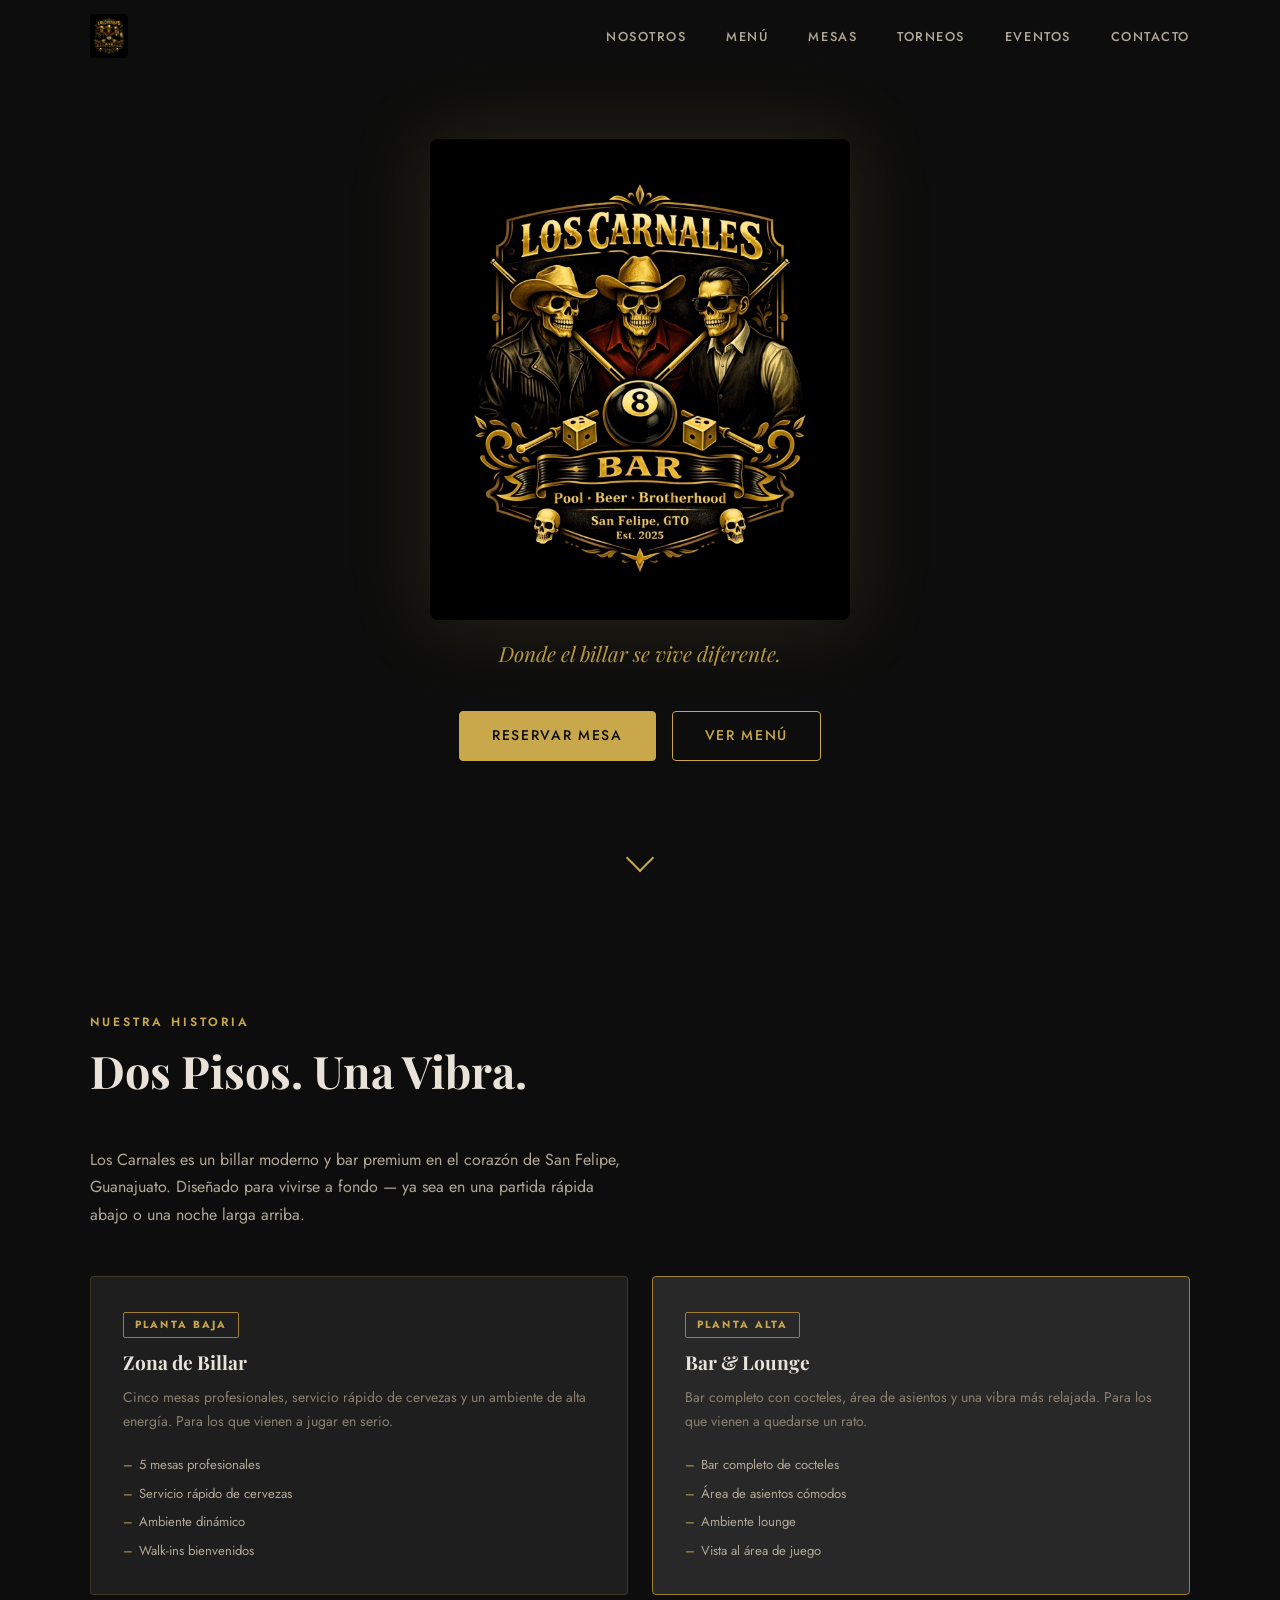
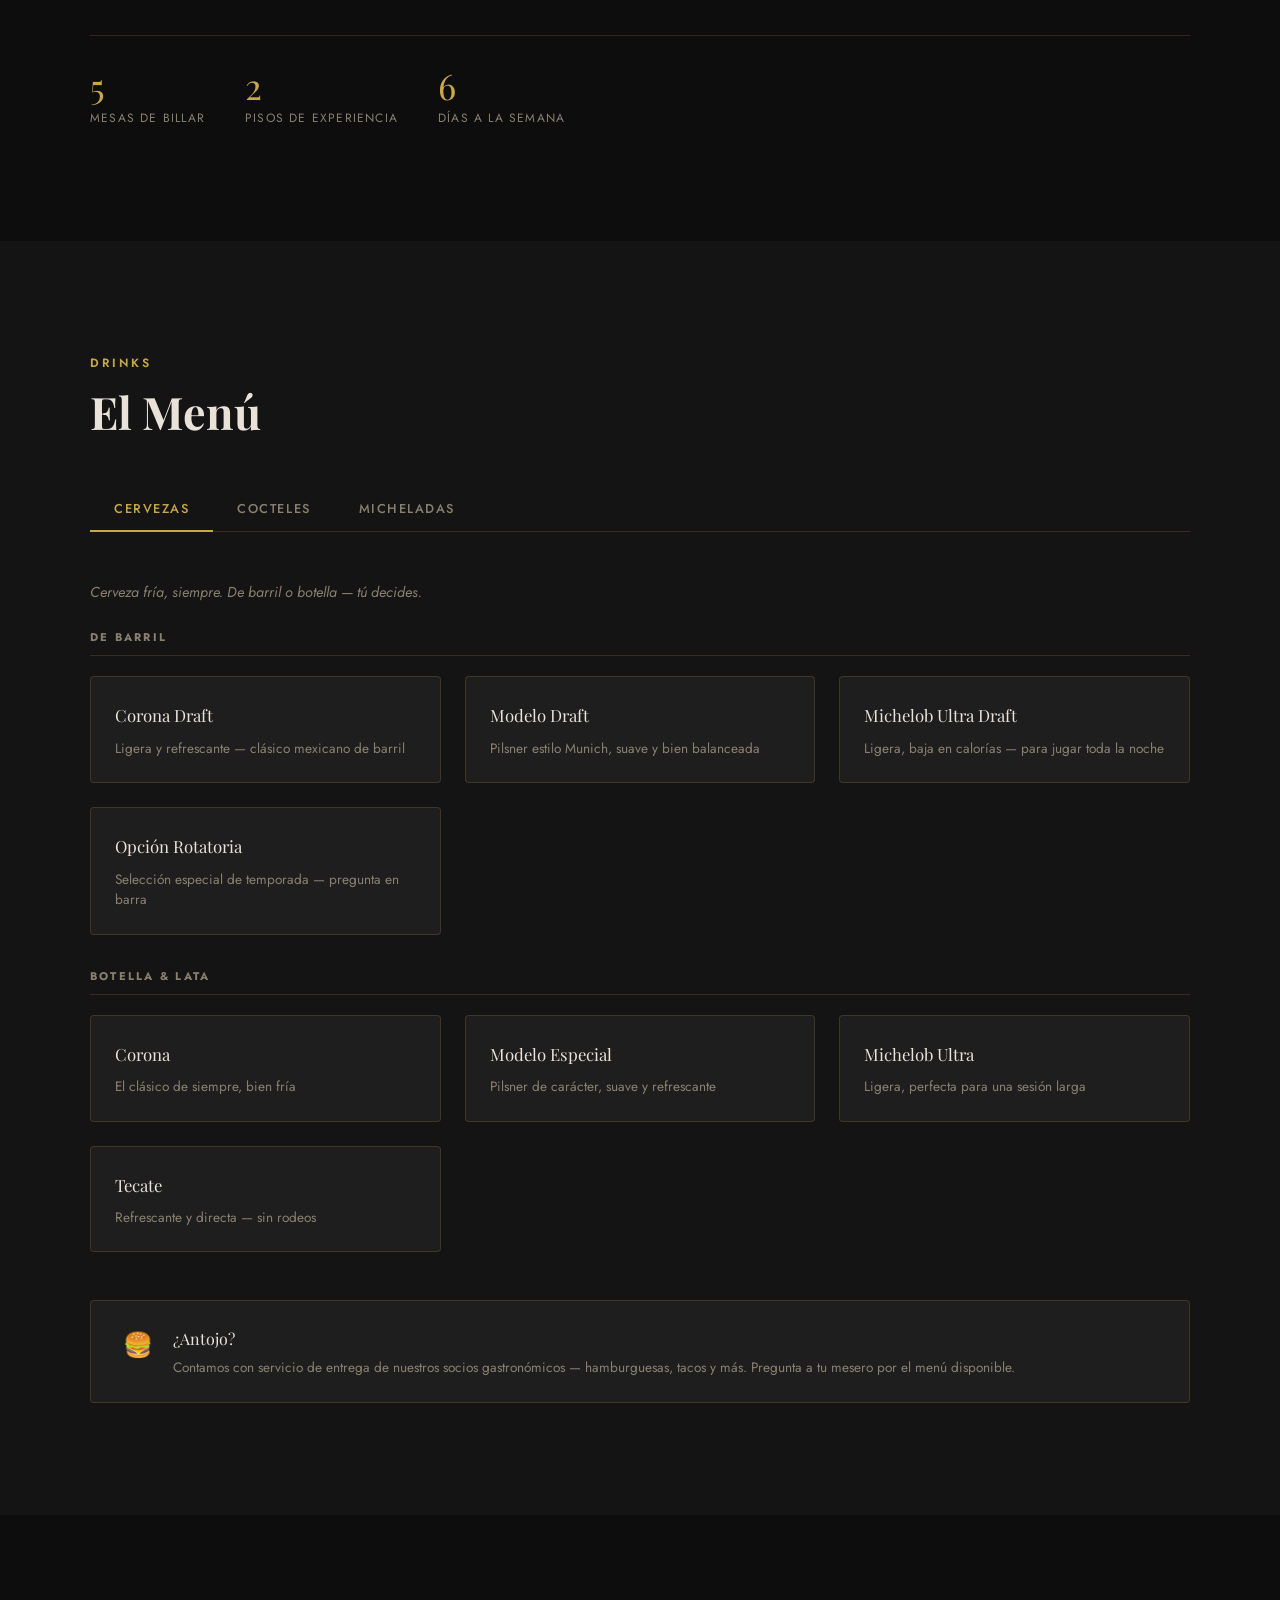
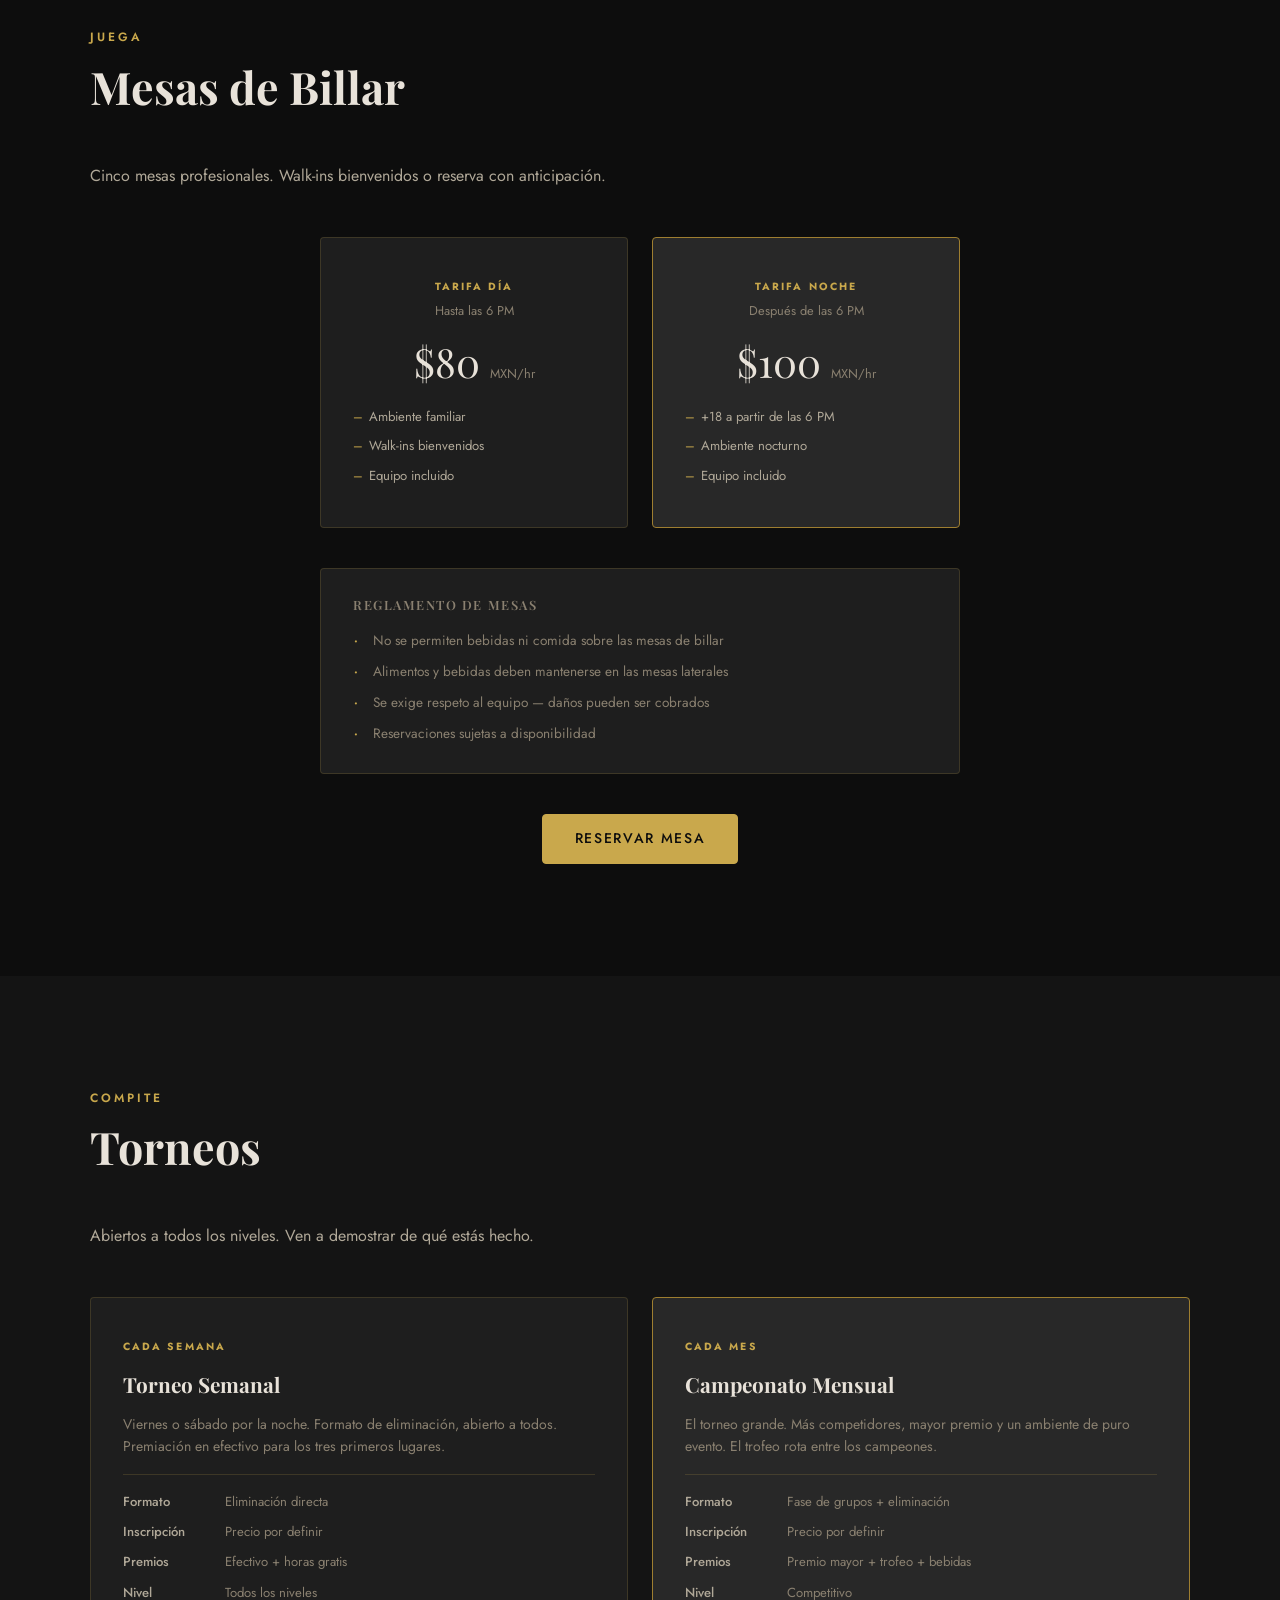
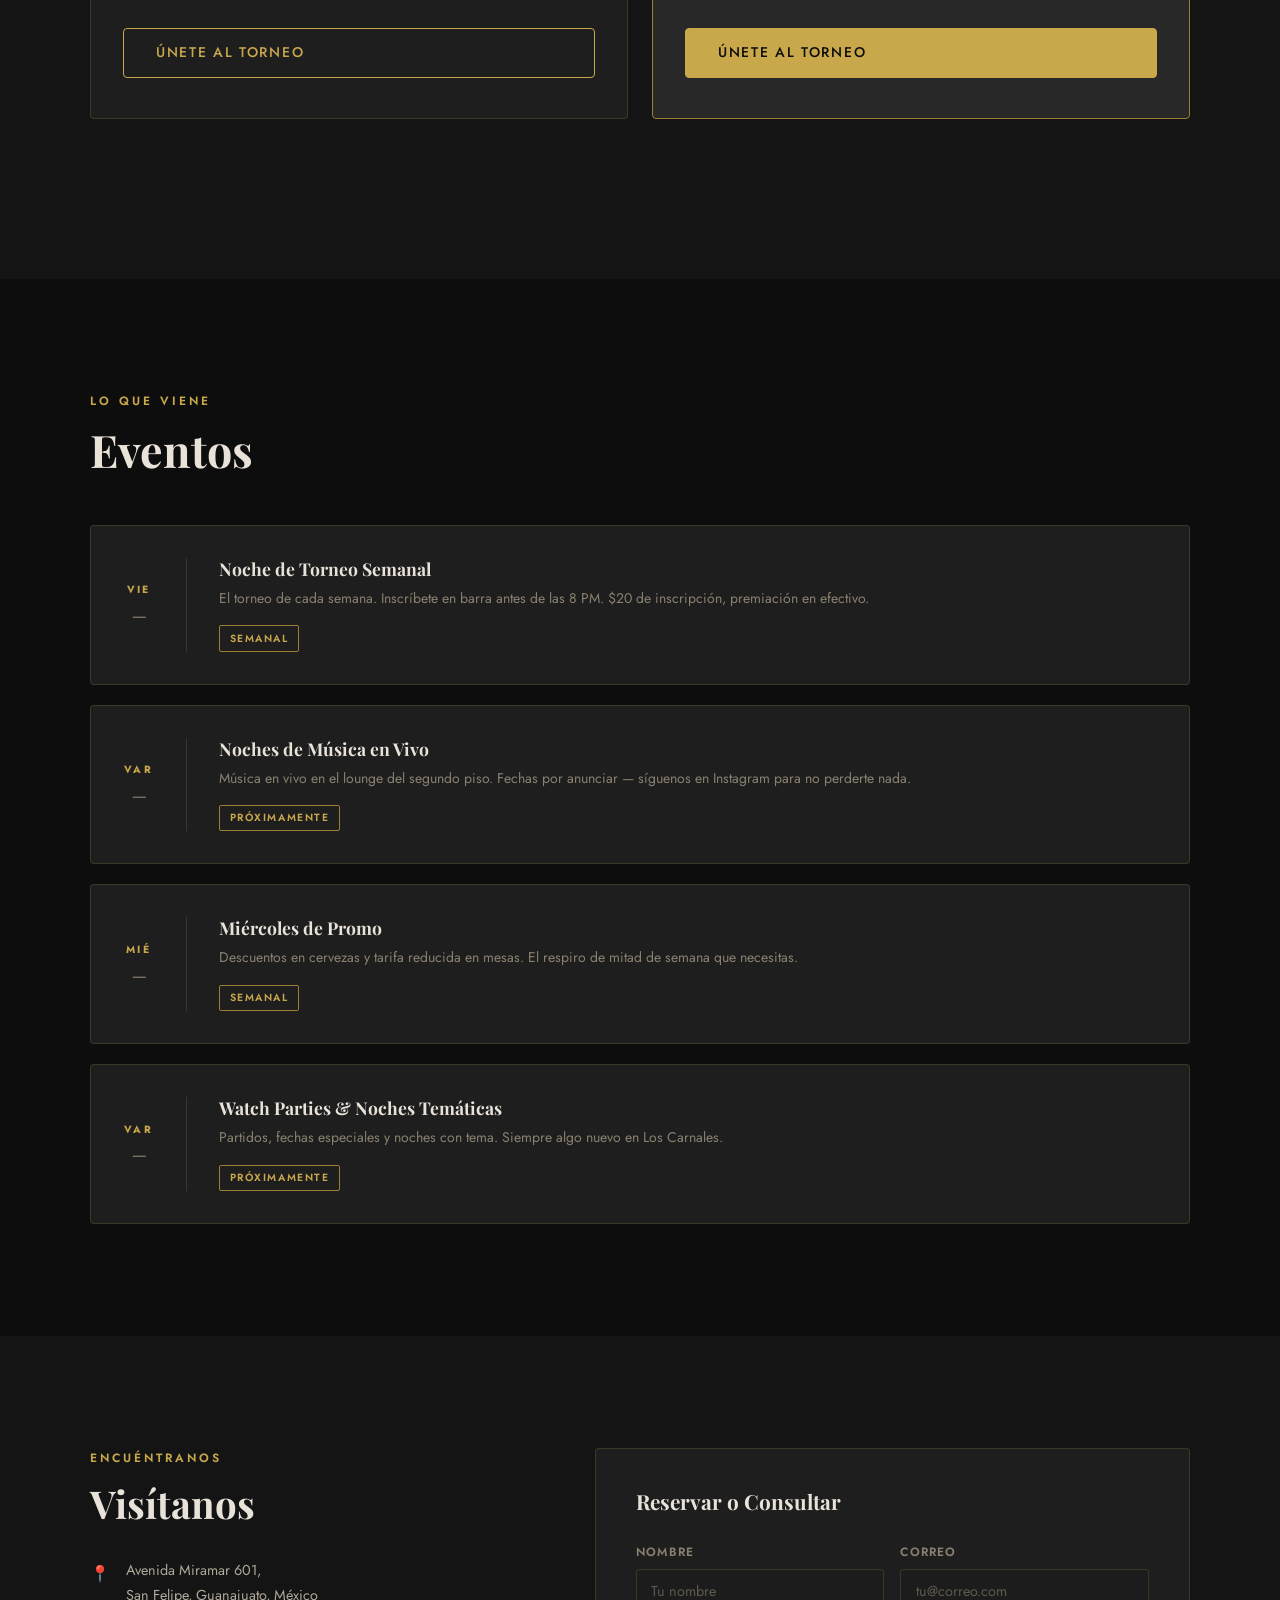
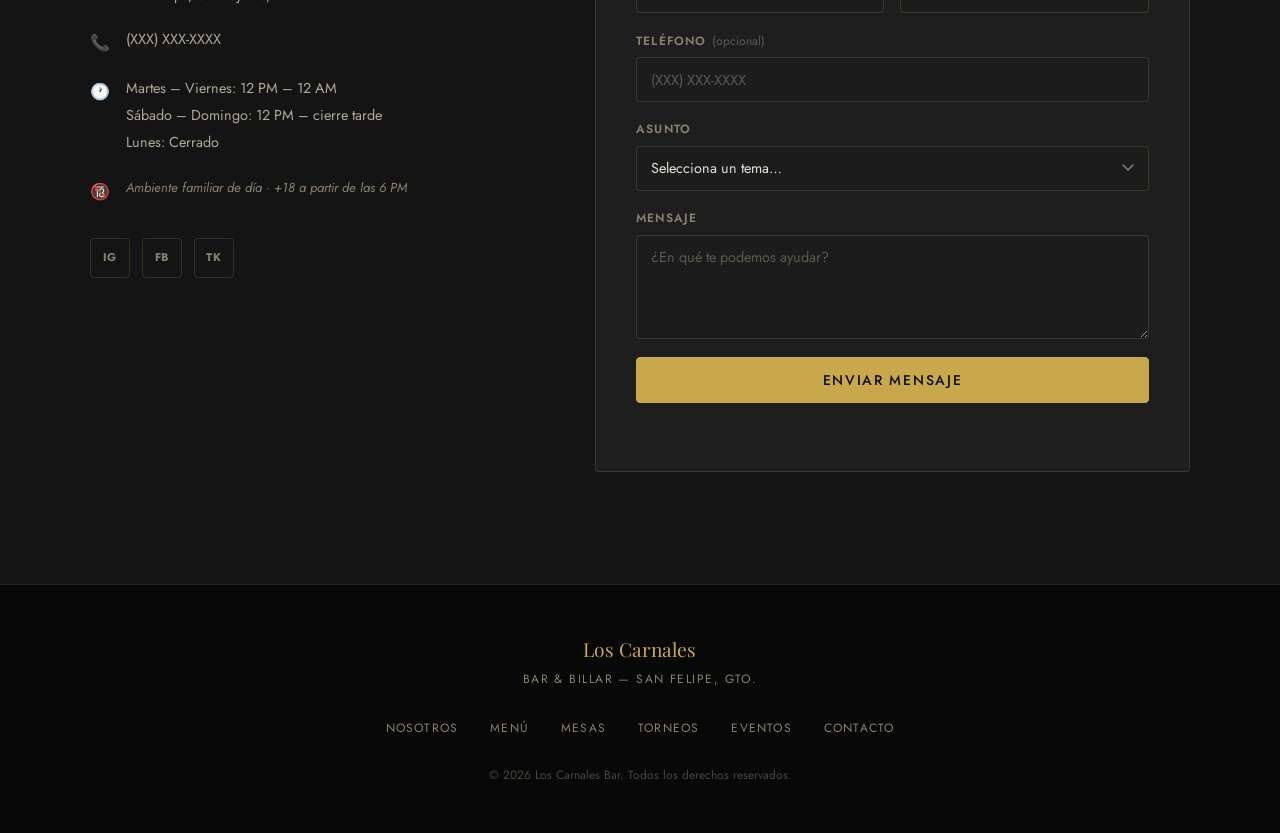
==== commit 40d0f0f7: "Use brand logo in hero and nav Replaces Unsplash stock photo with IMG_0814.jpeg (official logo). Log" ====
--- a/index.html
+++ b/index.html
@@ -15,7 +15,9 @@
   <!-- NAV -->
   <nav id="navbar">
     <div class="nav-inner">
-      <a href="#hero" class="nav-logo">Los Carnales</a>
+      <a href="#hero" class="nav-logo">
+        <img src="IMG_0814.jpeg" alt="Los Carnales Bar" class="nav-logo-img" />
+      </a>
       <button class="nav-toggle" aria-label="Abrir menú" aria-expanded="false">
         <span></span><span></span><span></span>
       </button>
@@ -34,9 +36,7 @@
   <section id="hero">
     <div class="hero-overlay"></div>
     <div class="hero-content">
-      <p class="hero-eyebrow">Est. 2024 &middot; San Felipe, Gto.</p>
-      <h1>Los Carnales</h1>
-      <p class="hero-sub">Bar &amp; Billar</p>
+      <img src="IMG_0814.jpeg" alt="Los Carnales Bar" class="hero-logo-img" />
       <p class="hero-tagline">Donde el billar se vive diferente.</p>
       <div class="hero-cta">
         <a href="#mesas" class="btn btn-primary">Reservar Mesa</a>
--- a/styles.css
+++ b/styles.css
@@ -170,14 +170,16 @@
   margin: 0 auto;
 }
 
-.nav-logo {
-  font-family: 'Playfair Display', serif;
-  font-size: 1.3rem;
-  color: var(--gold);
-  letter-spacing: 0.04em;
-}
-
-.nav-logo:hover { color: var(--gold-light); }
+.nav-logo { display: flex; align-items: center; }
+
+.nav-logo-img {
+  height: 44px;
+  width: auto;
+  border-radius: 4px;
+  transition: opacity var(--transition);
+}
+
+.nav-logo:hover .nav-logo-img { opacity: 0.85; }
 
 .nav-links {
   display: flex;
@@ -228,15 +230,11 @@
   align-items: center;
   justify-content: center;
   text-align: center;
-  background: url('https://images.unsplash.com/photo-1611267254323-4db7b39c732c?w=1800&q=80') center/cover no-repeat;
+  background: var(--bg);
   overflow: hidden;
 }
 
-.hero-overlay {
-  position: absolute;
-  inset: 0;
-  background: linear-gradient(to bottom, rgba(13,13,13,0.55) 0%, rgba(13,13,13,0.75) 60%, rgba(13,13,13,0.95) 100%);
-}
+.hero-overlay { display: none; }
 
 .hero-content {
   position: relative;
@@ -882,6 +880,16 @@
   .menu-grid { grid-template-columns: 1fr; }
 }
 
+/* ── HERO LOGO ───────────────────────────── */
+
+.hero-logo-img {
+  width: min(420px, 80vw);
+  height: auto;
+  border-radius: 8px;
+  margin-bottom: 1rem;
+  filter: drop-shadow(0 0 40px rgba(201, 168, 76, 0.15));
+}
+
 /* ── HERO TAGLINE ────────────────────────── */
 
 .hero-tagline {
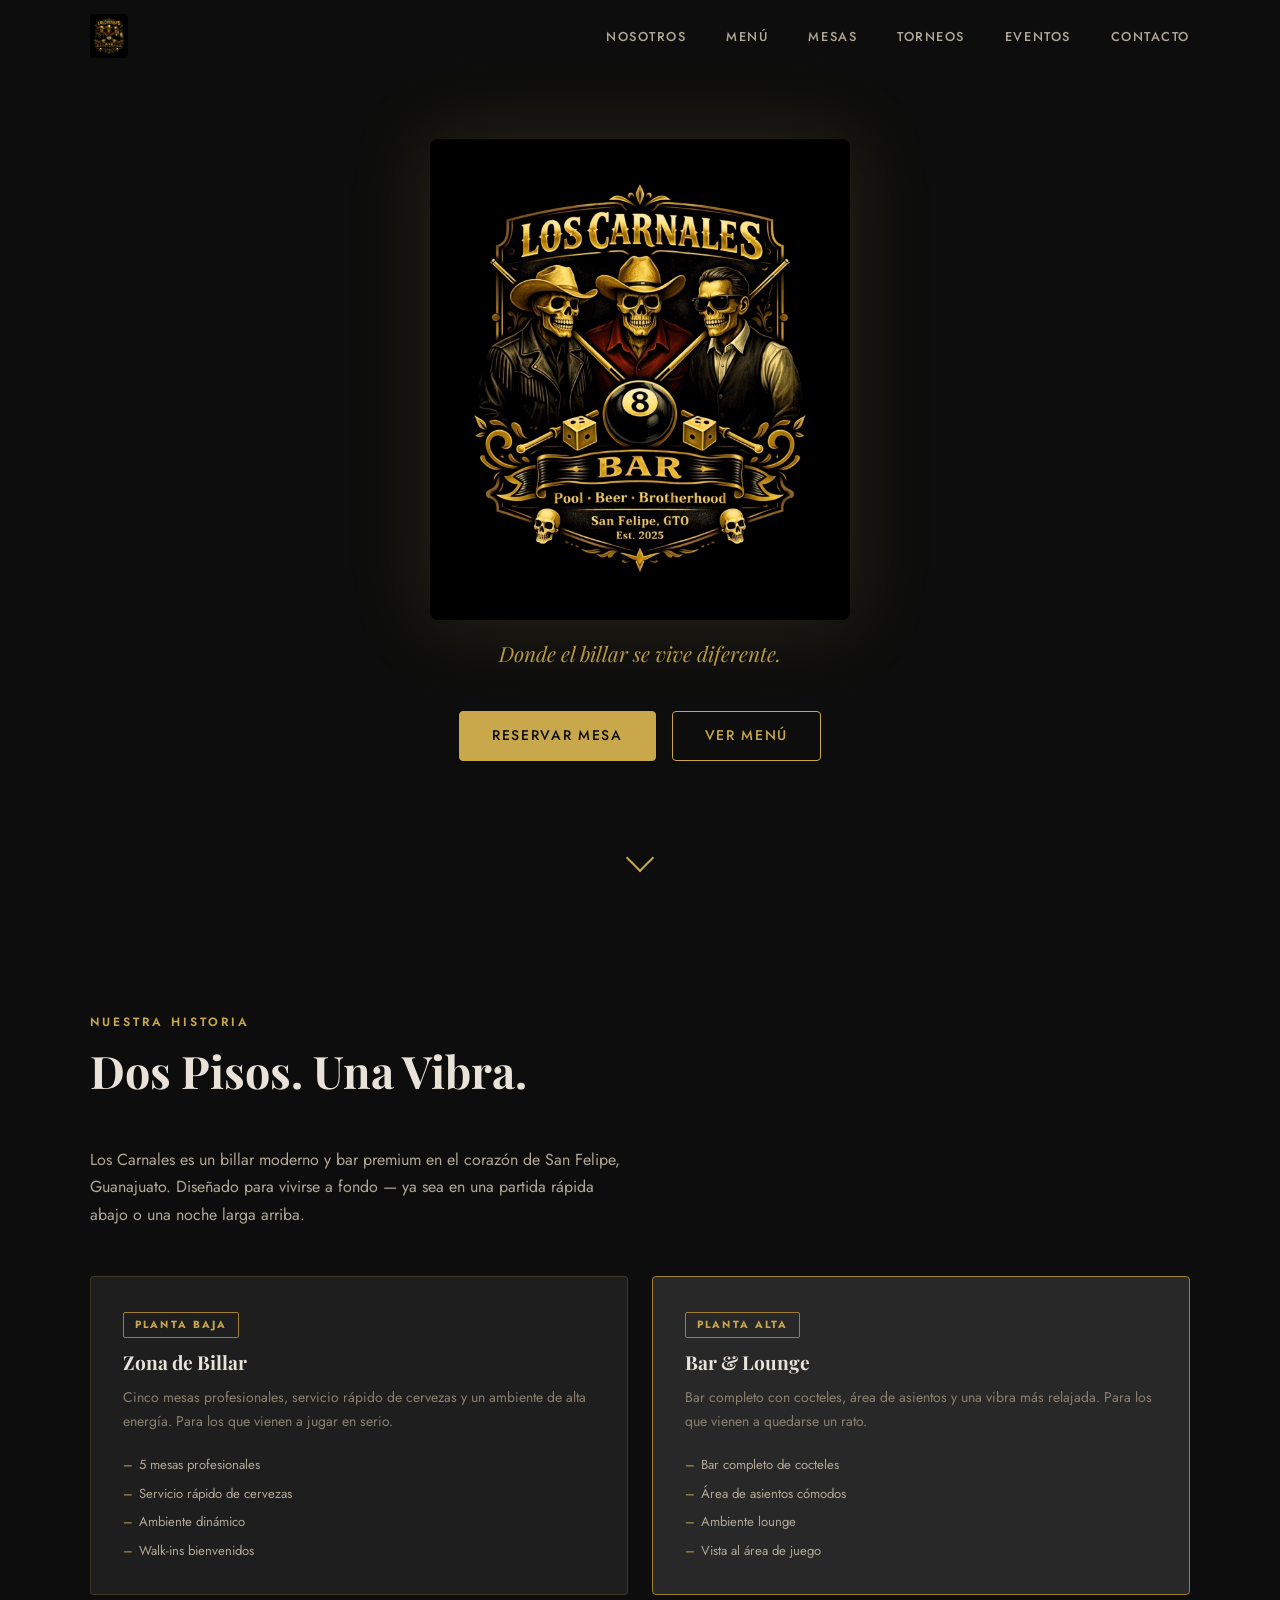
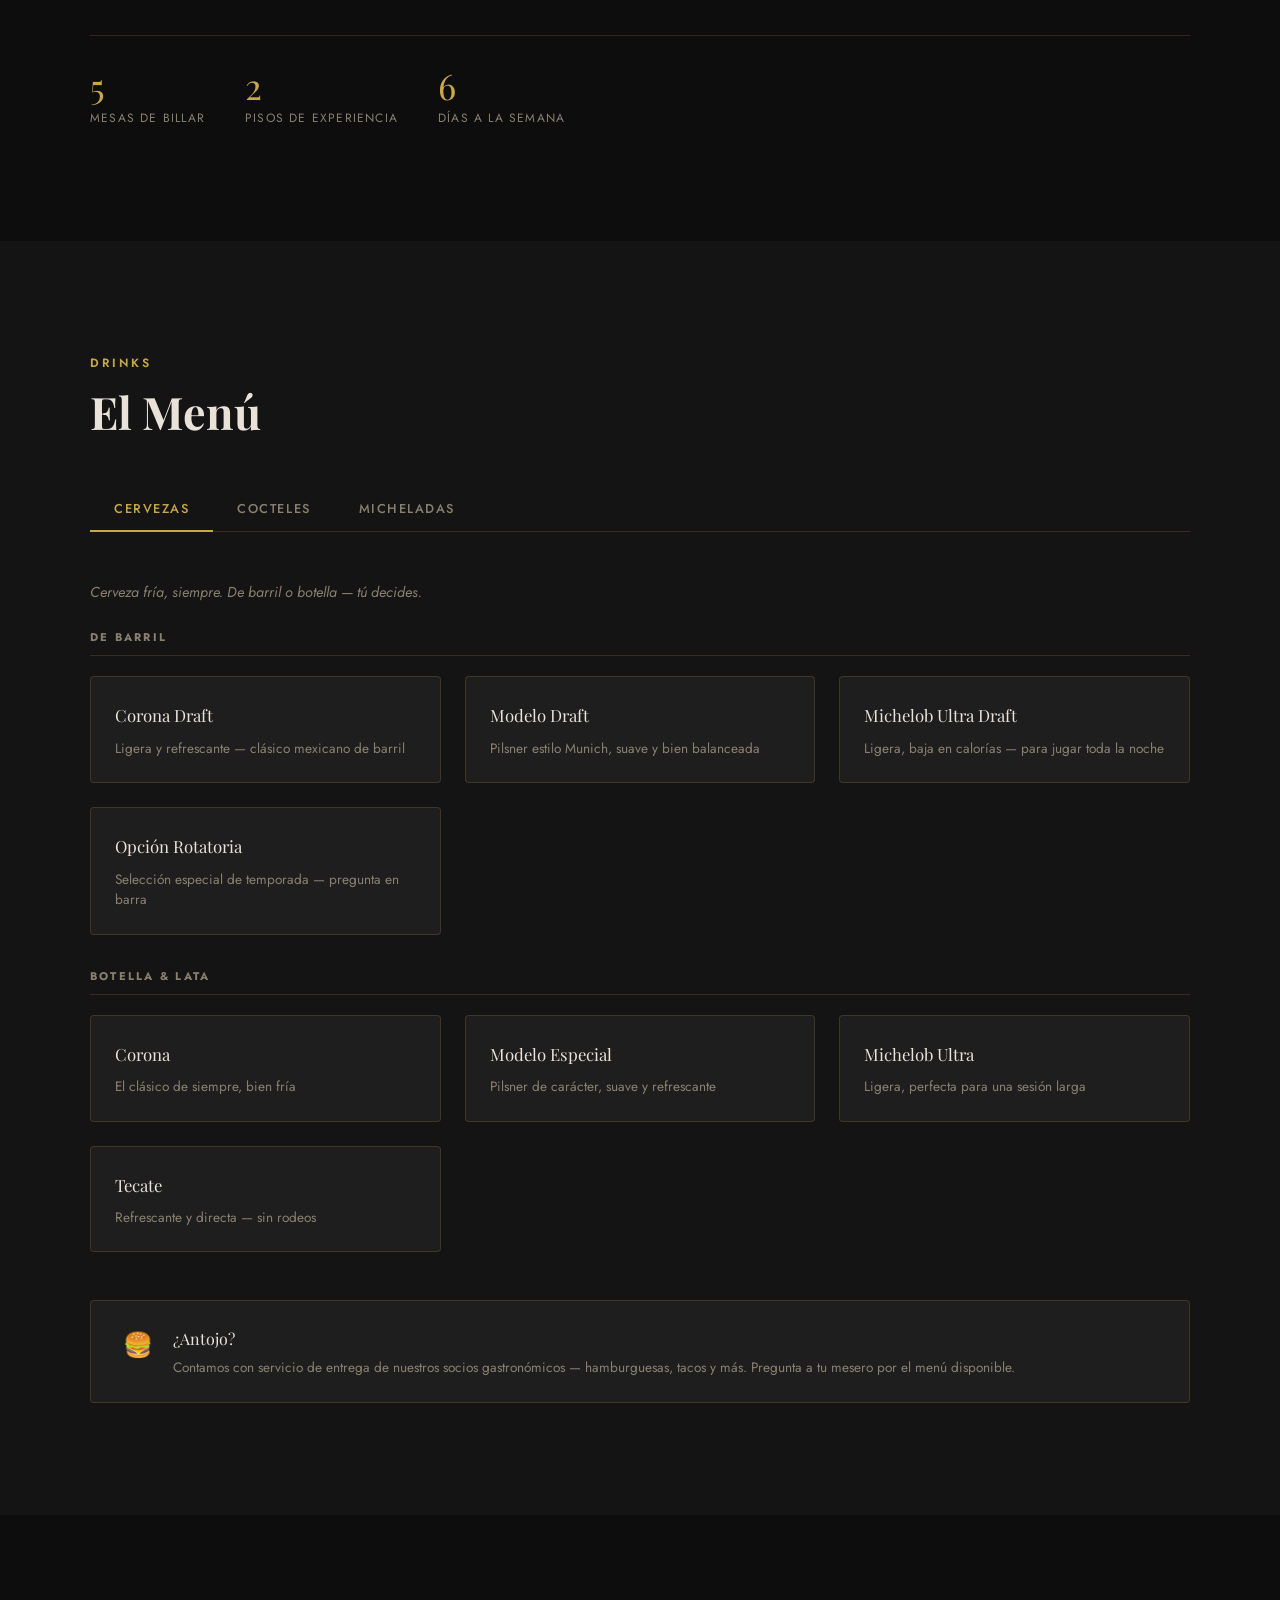
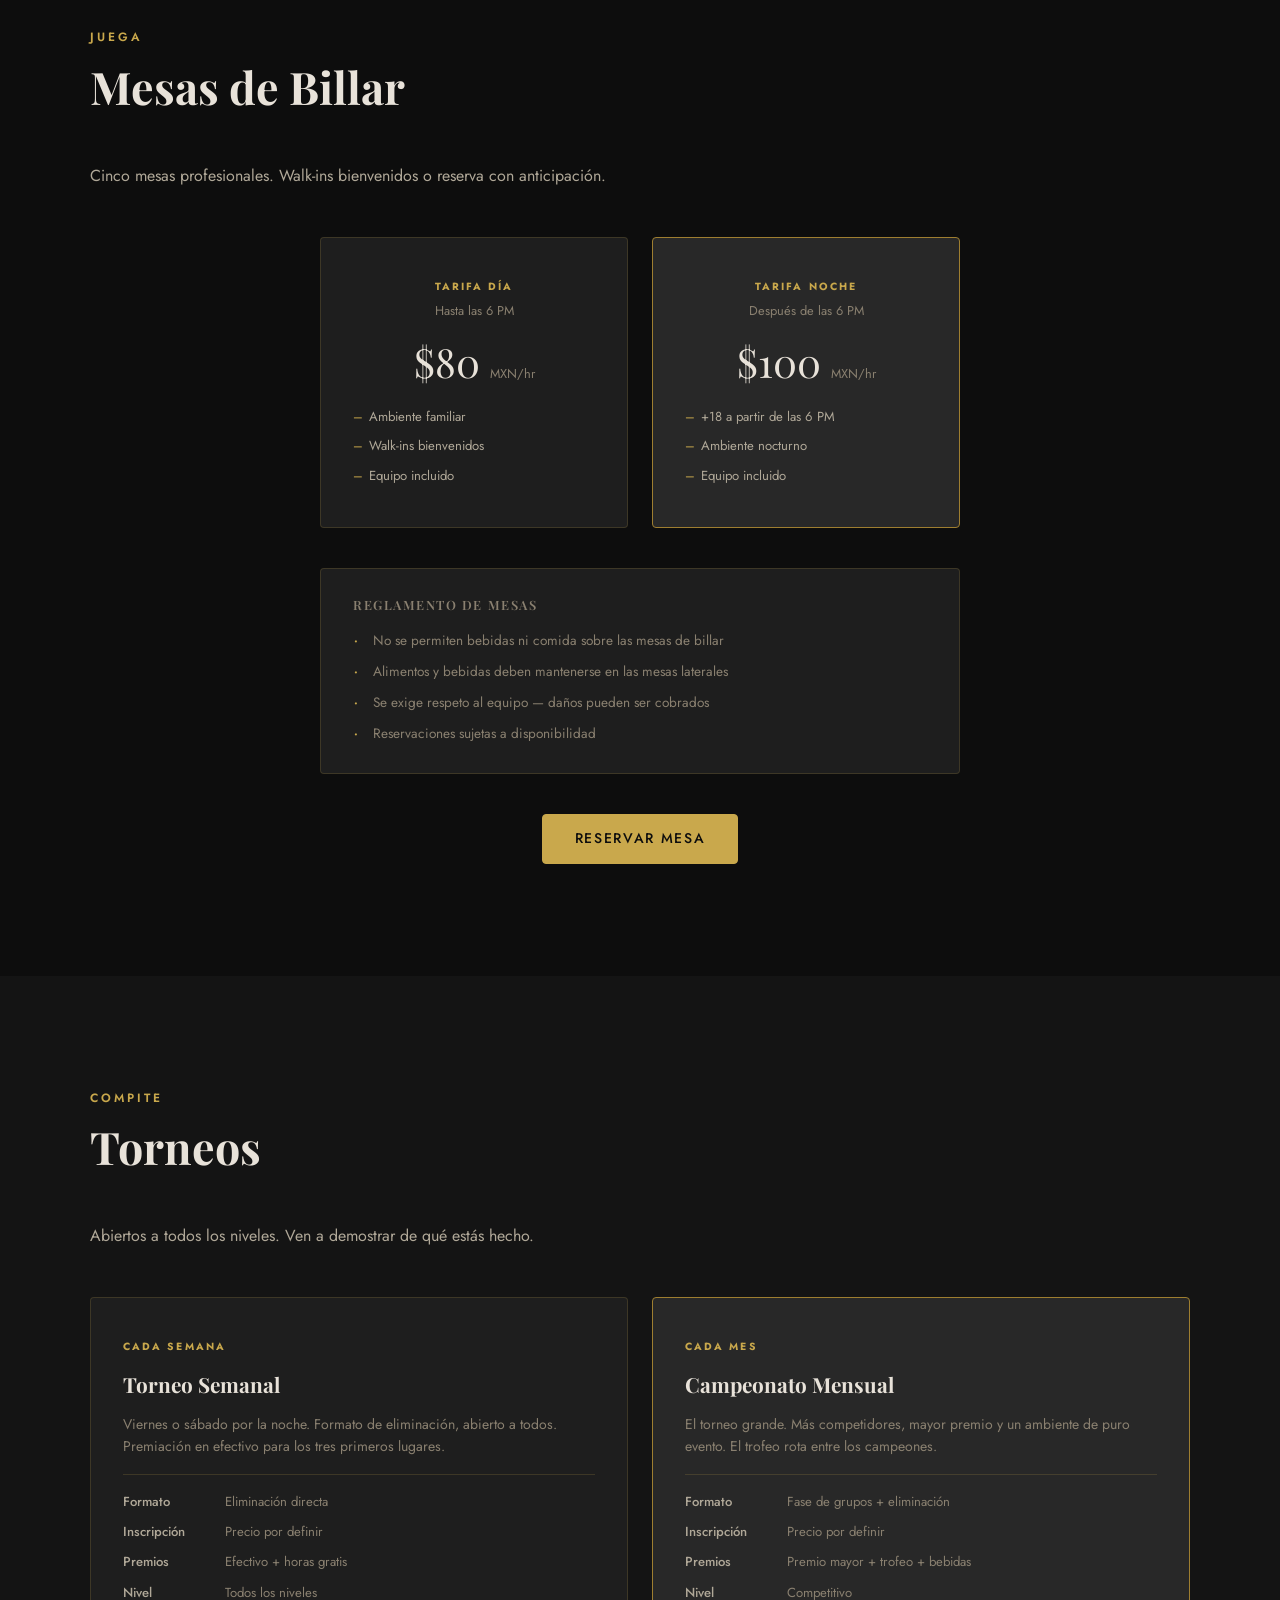
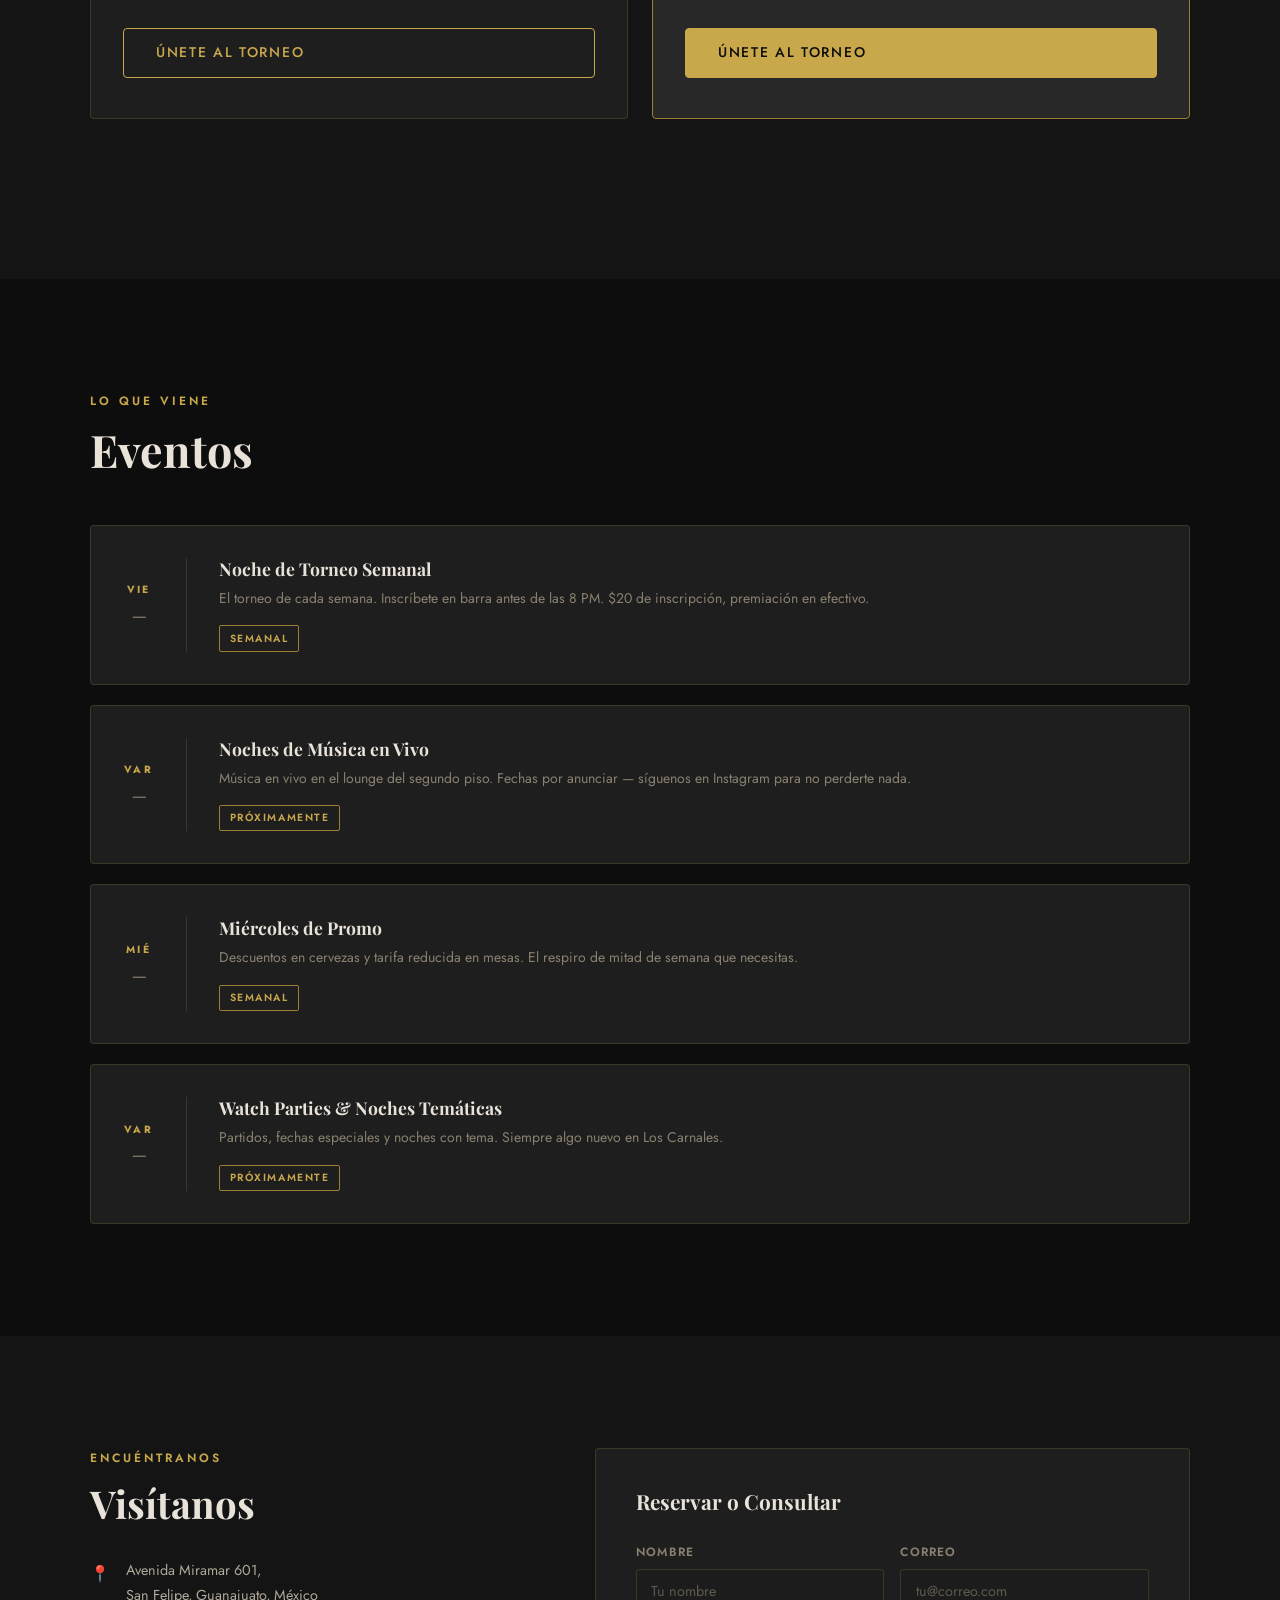
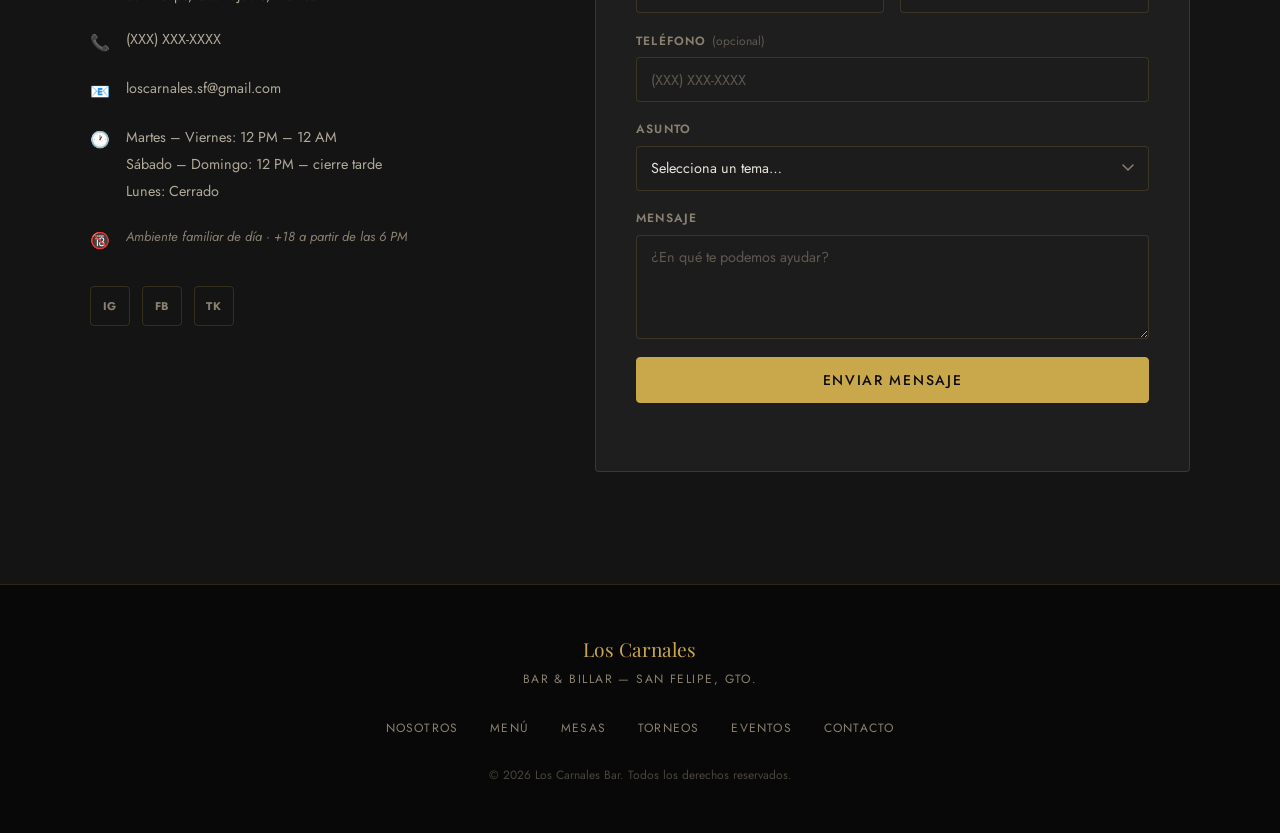
==== commit 34642dc2: "Add bar email to contact section and wire form to Formspree - Show loscarnales.sf@gmail.com in conta" ====
--- a/index.html
+++ b/index.html
@@ -2,7 +2,7 @@
 <html lang="es">
 <head>
   <meta charset="UTF-8" />
-  <meta name="viewport" content="width=device-width, initial-scale=1.0" />
+  <meta name="viewport" content="width=device-width, initial-scale=1.0, viewport-fit=cover" />
   <title>Los Carnales Bar — Billar &amp; Bar, San Felipe Gto.</title>
   <meta name="description" content="Los Carnales Bar — Billar profesional y bar en San Felipe, Guanajuato. Donde el billar se vive diferente." />
   <link rel="preconnect" href="https://fonts.googleapis.com" />
@@ -415,6 +415,10 @@
             <span><a href="tel:+">(XXX) XXX-XXXX</a></span>
           </li>
           <li>
+            <span class="contact-icon">📧</span>
+            <span><a href="mailto:loscarnales.sf@gmail.com">loscarnales.sf@gmail.com</a></span>
+          </li>
+          <li>
             <span class="contact-icon">🕐</span>
             <div class="hours">
               <p>Martes – Viernes: 12 PM – 12 AM</p>
@@ -435,7 +439,9 @@
       </div>
       <div class="contact-form-wrap">
         <h3>Reservar o Consultar</h3>
-        <form id="contact-form" novalidate>
+        <!-- Replace FORM_ID with your actual Formspree form ID from formspree.io -->
+        <form id="contact-form" action="https://formspree.io/f/FORM_ID" method="POST" novalidate>
+          <input type="hidden" name="_subject" value="Nuevo mensaje — Los Carnales Bar" />
           <div class="form-row">
             <div class="form-group">
               <label for="name">Nombre</label>
--- a/styles.css
+++ b/styles.css
@@ -150,7 +150,8 @@
   left: 0;
   width: 100%;
   z-index: 100;
-  height: var(--nav-h);
+  height: calc(var(--nav-h) + env(safe-area-inset-top, 0px));
+  padding-top: env(safe-area-inset-top, 0px);
   transition: background var(--transition), box-shadow var(--transition);
 }
 
@@ -830,11 +831,16 @@
 @media (max-width: 768px) {
   :root { --nav-h: 62px; }
 
+  #navbar {
+    background: rgba(13, 13, 13, 0.97);
+    backdrop-filter: blur(10px);
+  }
+
   .nav-toggle { display: flex; }
 
   .nav-links {
     position: fixed;
-    top: var(--nav-h);
+    top: calc(var(--nav-h) + env(safe-area-inset-top, 0px));
     left: 0;
     width: 100%;
     flex-direction: column;
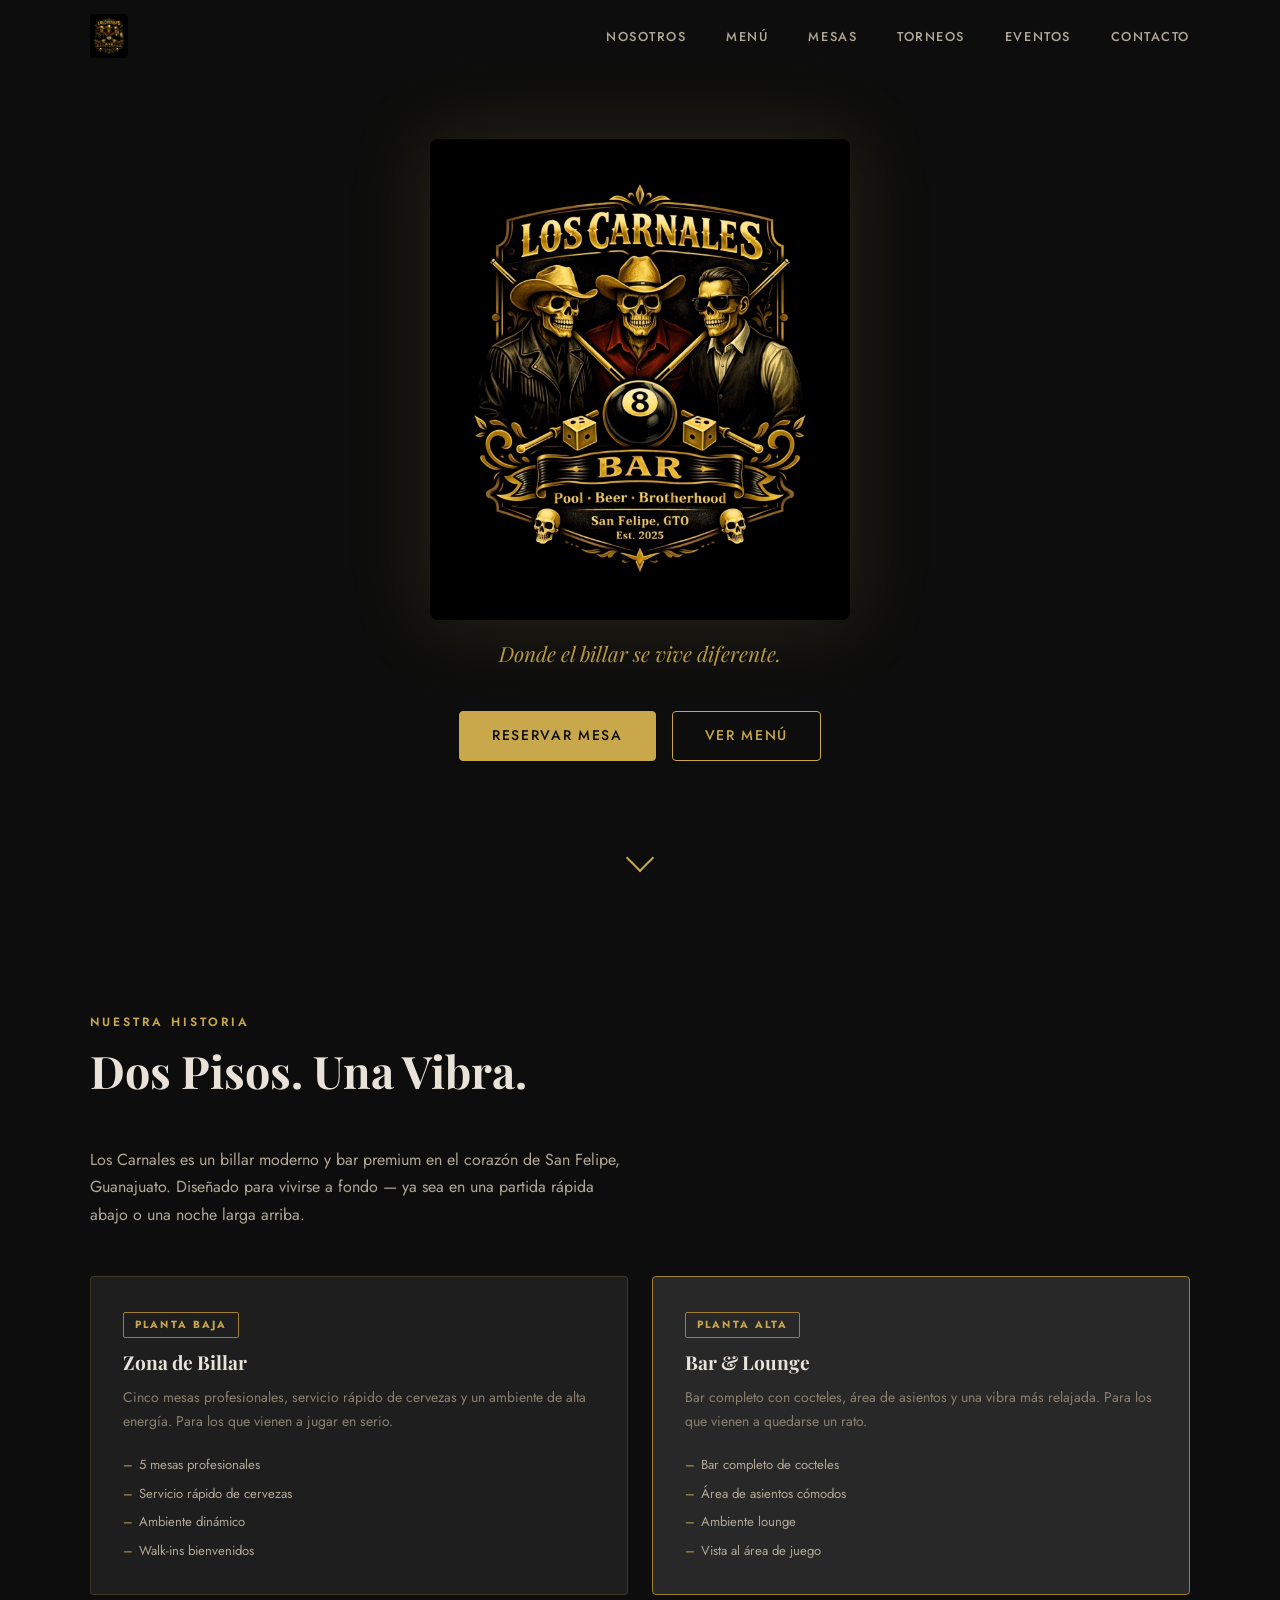
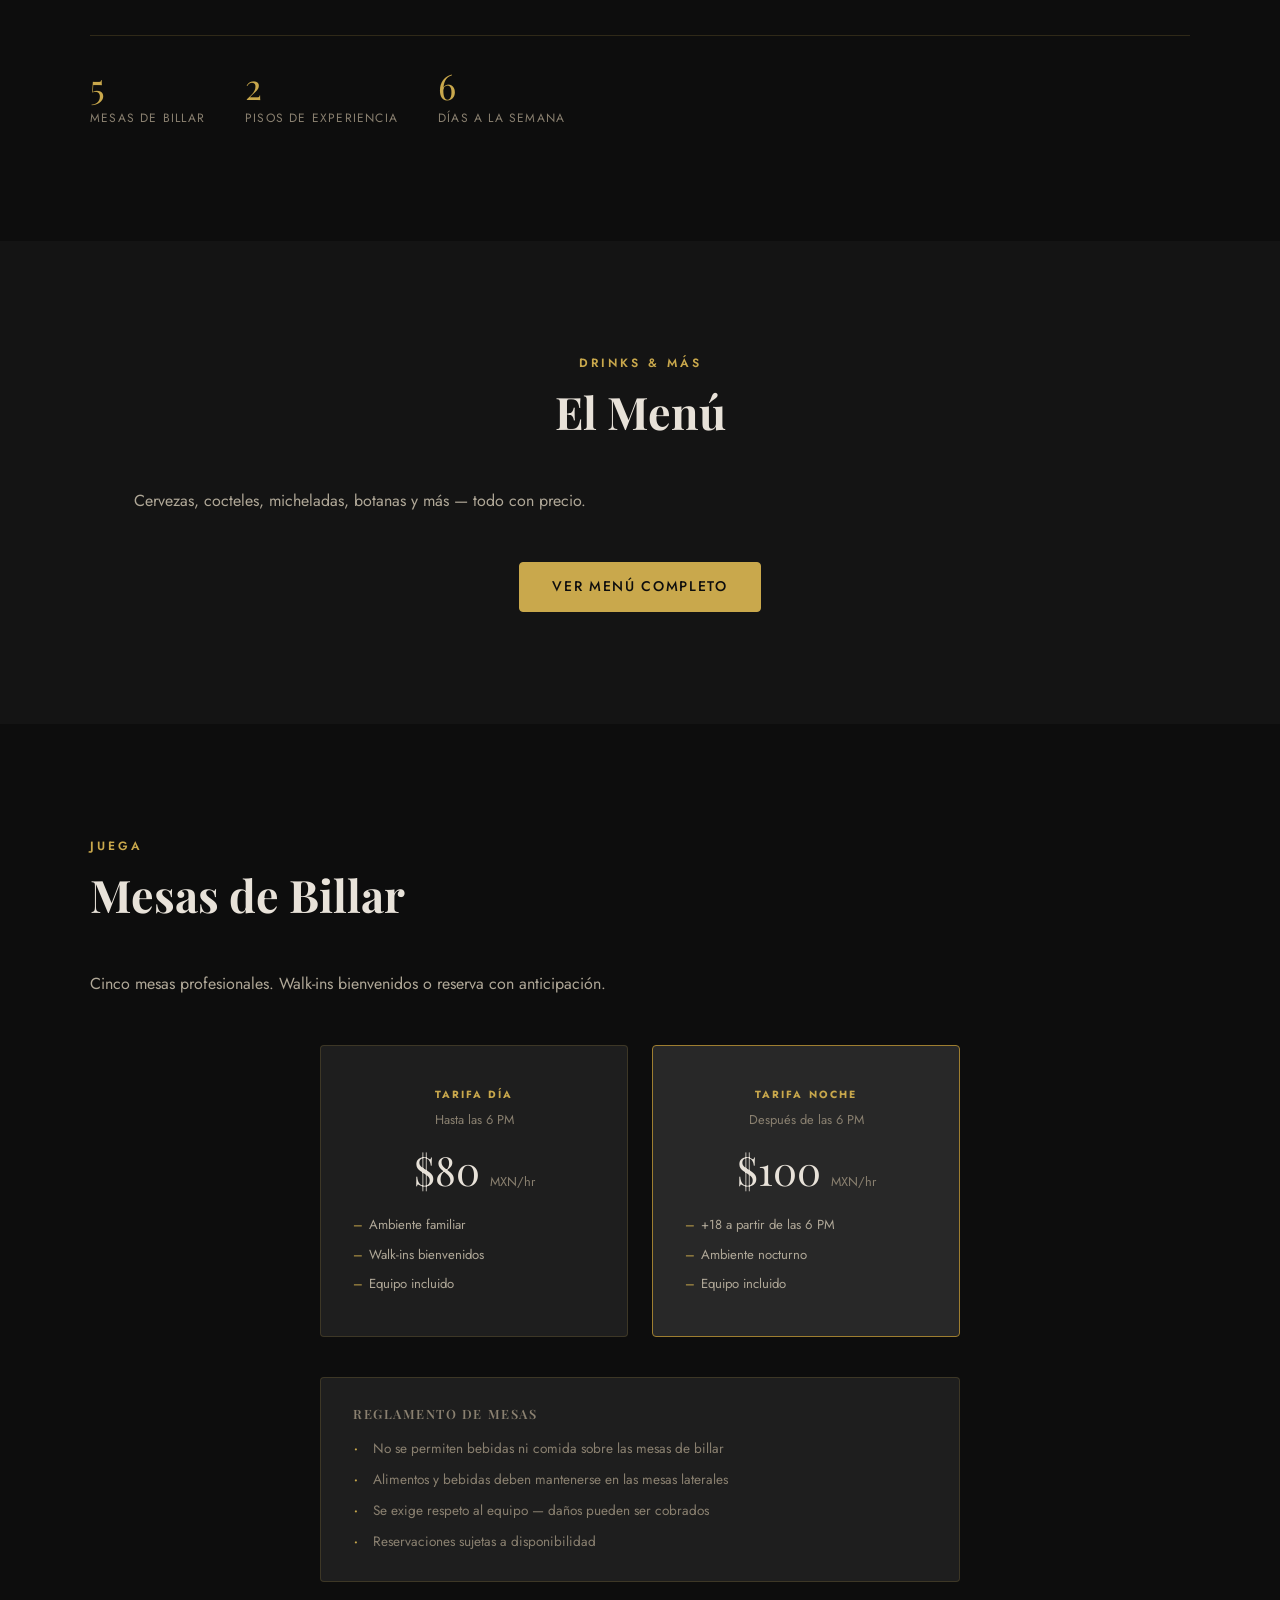
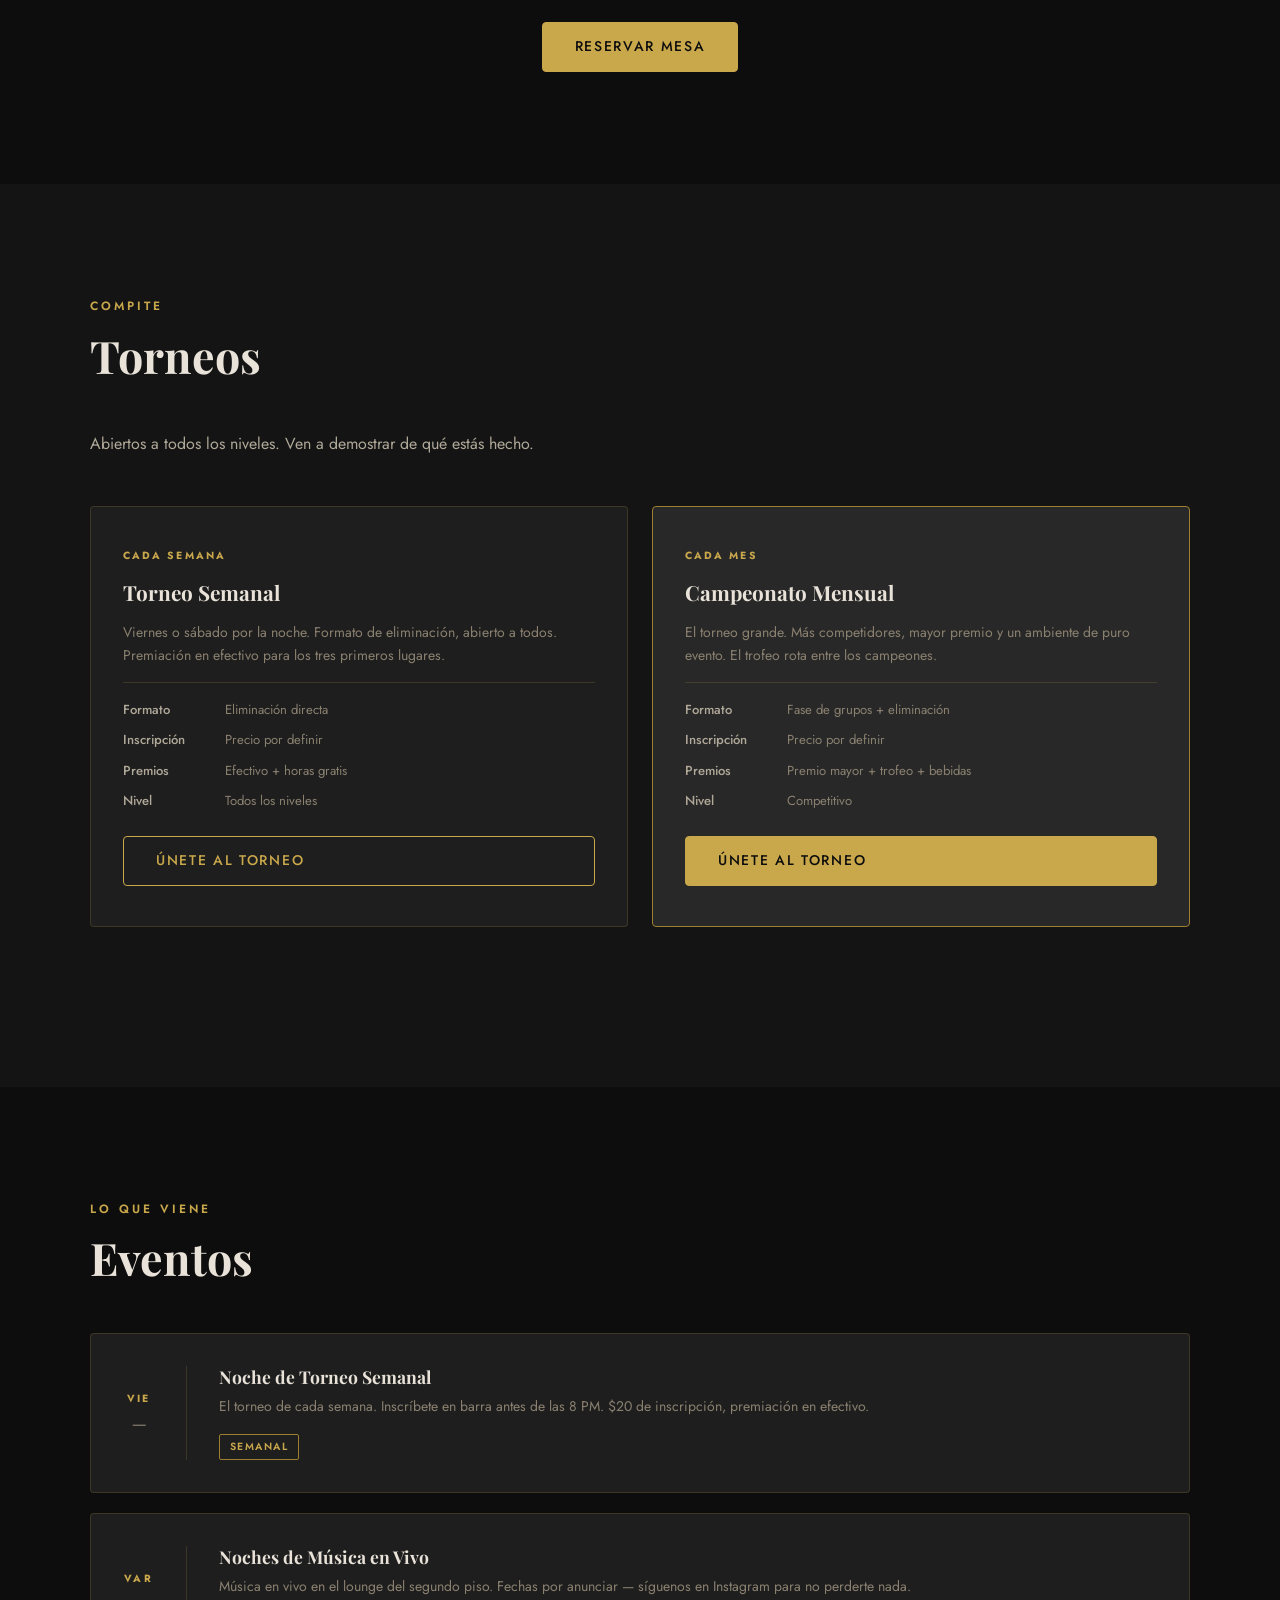
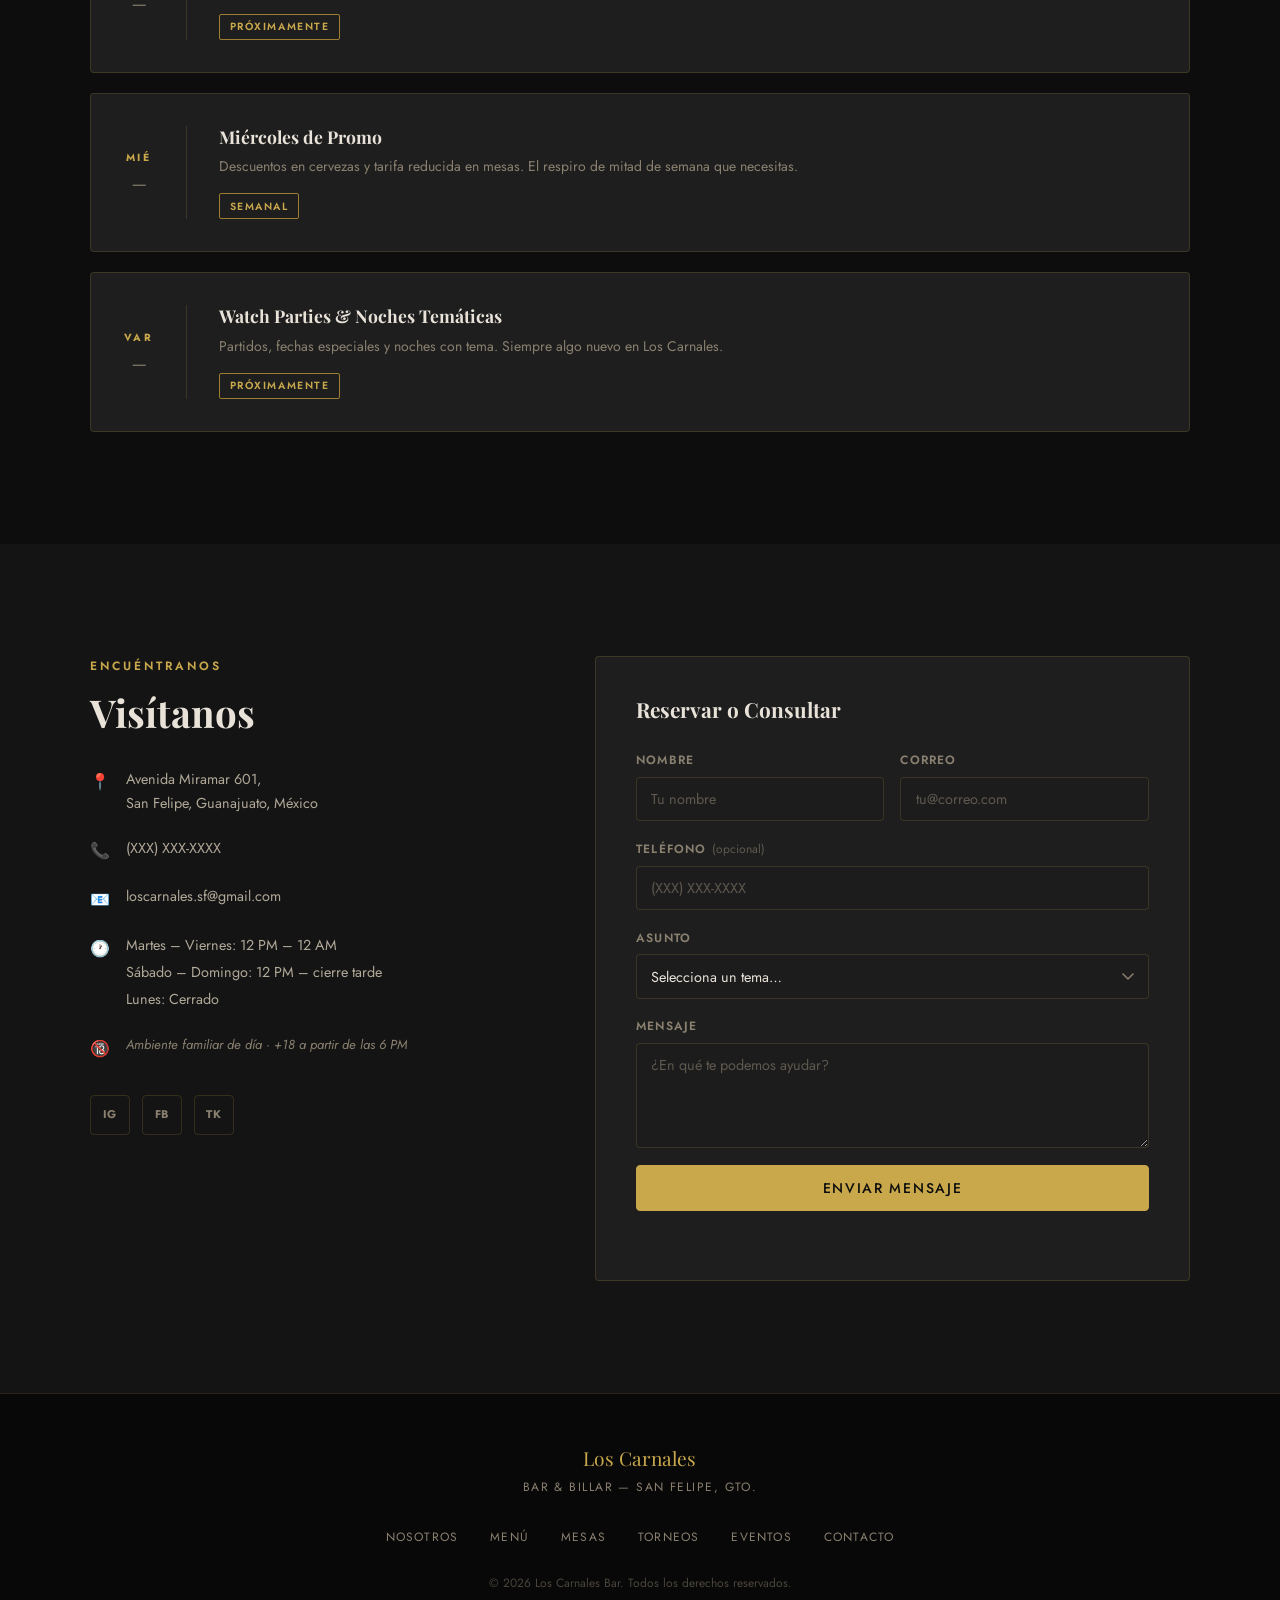
==== commit 9aff38dd: "Add full menu page, printable QR code, and update main site - Add menu.html: standalone full menu wi" ====
--- a/index.html
+++ b/index.html
@@ -40,7 +40,7 @@
       <p class="hero-tagline">Donde el billar se vive diferente.</p>
       <div class="hero-cta">
         <a href="#mesas" class="btn btn-primary">Reservar Mesa</a>
-        <a href="#menu" class="btn btn-outline">Ver Menú</a>
+        <a href="menu.html" class="btn btn-outline">Ver Menú</a>
       </div>
     </div>
     <a href="#nosotros" class="scroll-down" aria-label="Bajar">
@@ -99,167 +99,11 @@
 
   <!-- MENÚ -->
   <section id="menu" class="section section-dark">
-    <div class="container">
-      <span class="section-label">Drinks</span>
+    <div class="container" style="text-align:center">
+      <span class="section-label">Drinks &amp; Más</span>
       <h2>El Menú</h2>
-      <div class="tab-bar">
-        <button class="tab-btn active" data-tab="cervezas">Cervezas</button>
-        <button class="tab-btn" data-tab="cocteles">Cocteles</button>
-        <button class="tab-btn" data-tab="micheladas">Micheladas</button>
-      </div>
-
-      <!-- CERVEZAS -->
-      <div class="tab-panel active" id="tab-cervezas">
-        <p class="tab-intro">Cerveza fría, siempre. De barril o botella — tú decides.</p>
-        <div class="menu-group-label">De Barril</div>
-        <div class="menu-grid">
-          <div class="menu-item">
-            <div class="menu-item-header">
-              <span class="menu-item-name">Corona Draft</span>
-            </div>
-            <p class="menu-item-desc">Ligera y refrescante — clásico mexicano de barril</p>
-          </div>
-          <div class="menu-item">
-            <div class="menu-item-header">
-              <span class="menu-item-name">Modelo Draft</span>
-            </div>
-            <p class="menu-item-desc">Pilsner estilo Munich, suave y bien balanceada</p>
-          </div>
-          <div class="menu-item">
-            <div class="menu-item-header">
-              <span class="menu-item-name">Michelob Ultra Draft</span>
-            </div>
-            <p class="menu-item-desc">Ligera, baja en calorías — para jugar toda la noche</p>
-          </div>
-          <div class="menu-item">
-            <div class="menu-item-header">
-              <span class="menu-item-name">Opción Rotatoria</span>
-            </div>
-            <p class="menu-item-desc">Selección especial de temporada — pregunta en barra</p>
-          </div>
-        </div>
-        <div class="menu-group-label" style="margin-top:2rem;">Botella &amp; Lata</div>
-        <div class="menu-grid">
-          <div class="menu-item">
-            <div class="menu-item-header">
-              <span class="menu-item-name">Corona</span>
-            </div>
-            <p class="menu-item-desc">El clásico de siempre, bien fría</p>
-          </div>
-          <div class="menu-item">
-            <div class="menu-item-header">
-              <span class="menu-item-name">Modelo Especial</span>
-            </div>
-            <p class="menu-item-desc">Pilsner de carácter, suave y refrescante</p>
-          </div>
-          <div class="menu-item">
-            <div class="menu-item-header">
-              <span class="menu-item-name">Michelob Ultra</span>
-            </div>
-            <p class="menu-item-desc">Ligera, perfecta para una sesión larga</p>
-          </div>
-          <div class="menu-item">
-            <div class="menu-item-header">
-              <span class="menu-item-name">Tecate</span>
-            </div>
-            <p class="menu-item-desc">Refrescante y directa — sin rodeos</p>
-          </div>
-        </div>
-      </div>
-
-      <!-- COCTELES -->
-      <div class="tab-panel" id="tab-cocteles">
-        <p class="tab-intro">Clásicos bien hechos y los especiales de la casa.</p>
-        <div class="menu-group-label">Clásicos</div>
-        <div class="menu-grid">
-          <div class="menu-item">
-            <div class="menu-item-header">
-              <span class="menu-item-name">Margarita Clásica</span>
-            </div>
-            <p class="menu-item-desc">Tequila, triple sec, limón fresco, sal</p>
-          </div>
-          <div class="menu-item">
-            <div class="menu-item-header">
-              <span class="menu-item-name">Paloma</span>
-            </div>
-            <p class="menu-item-desc">Tequila, toronja, limón, sal de mar</p>
-          </div>
-          <div class="menu-item">
-            <div class="menu-item-header">
-              <span class="menu-item-name">Ranch Water</span>
-            </div>
-            <p class="menu-item-desc">Tequila blanco, Topo Chico, limón</p>
-          </div>
-          <div class="menu-item">
-            <div class="menu-item-header">
-              <span class="menu-item-name">Whiskey &amp; Coke</span>
-            </div>
-            <p class="menu-item-desc">Whiskey de calidad, Coca-Cola, hielo</p>
-          </div>
-          <div class="menu-item">
-            <div class="menu-item-header">
-              <span class="menu-item-name">Vodka Tónica</span>
-            </div>
-            <p class="menu-item-desc">Vodka, agua tónica, limón, hielo</p>
-          </div>
-        </div>
-        <div class="menu-group-label" style="margin-top:2rem;">Carnales Specials</div>
-        <div class="menu-grid">
-          <div class="menu-item menu-item-special">
-            <div class="menu-item-header">
-              <span class="menu-item-name">La Carnalita</span>
-            </div>
-            <p class="menu-item-desc">Coctel especial de la casa — pregunta al bartender por los ingredientes del día</p>
-          </div>
-          <div class="menu-item menu-item-special">
-            <div class="menu-item-header">
-              <span class="menu-item-name">La Miche Carnales</span>
-            </div>
-            <p class="menu-item-desc">Nuestra versión premium de la michelada — versión coctel con toque secreto</p>
-          </div>
-          <div class="menu-item menu-item-special">
-            <div class="menu-item-header">
-              <span class="menu-item-name">Margarita de la Casa</span>
-            </div>
-            <p class="menu-item-desc">La margarita que nos define — receta propia, sabor único</p>
-          </div>
-        </div>
-      </div>
-
-      <!-- MICHELADAS -->
-      <div class="tab-panel" id="tab-micheladas">
-        <p class="tab-intro">Hechas a mano. Bien sazonadas. Como debe ser.</p>
-        <div class="menu-grid">
-          <div class="menu-item">
-            <div class="menu-item-header">
-              <span class="menu-item-name">Michelada Tradicional</span>
-            </div>
-            <p class="menu-item-desc">Cerveza, limón, sal, clamato, salsa Maggi — el clásico de toda la vida</p>
-          </div>
-          <div class="menu-item">
-            <div class="menu-item-header">
-              <span class="menu-item-name">Michelada Picante</span>
-            </div>
-            <p class="menu-item-desc">Todo lo clásico más salsa valentina, chamoy y chile piquín en el borde</p>
-          </div>
-          <div class="menu-item menu-item-special">
-            <div class="menu-item-header">
-              <span class="menu-item-name">Especial Carnales</span>
-            </div>
-            <p class="menu-item-desc">Nuestra michelada premium — receta propia, ingredientes secretos, nivel diferente</p>
-          </div>
-        </div>
-      </div>
-
-      <!-- FOOD CALLOUT -->
-      <div class="food-callout">
-        <span class="food-callout-icon">🍔</span>
-        <div>
-          <p class="food-callout-title">¿Antojo?</p>
-          <p class="food-callout-text">Contamos con servicio de entrega de nuestros socios gastronómicos — hamburguesas, tacos y más. Pregunta a tu mesero por el menú disponible.</p>
-        </div>
-      </div>
-
+      <p class="section-intro">Cervezas, cocteles, micheladas, botanas y más — todo con precio.</p>
+      <a href="menu.html" class="btn btn-primary">Ver Menú Completo</a>
     </div>
   </section>
 
@@ -439,9 +283,10 @@
       </div>
       <div class="contact-form-wrap">
         <h3>Reservar o Consultar</h3>
-        <!-- Replace FORM_ID with your actual Formspree form ID from formspree.io -->
-        <form id="contact-form" action="https://formspree.io/f/FORM_ID" method="POST" novalidate>
-          <input type="hidden" name="_subject" value="Nuevo mensaje — Los Carnales Bar" />
+        <form id="contact-form" action="https://api.web3forms.com/submit" method="POST" novalidate>
+          <input type="hidden" name="access_key" value="b5ea5917-b0bc-47f1-9abd-5d7bcdd29f47" />
+          <input type="hidden" name="subject" value="Nuevo mensaje — Los Carnales Bar" />
+          <input type="hidden" name="redirect" value="false" />
           <div class="form-row">
             <div class="form-group">
               <label for="name">Nombre</label>
